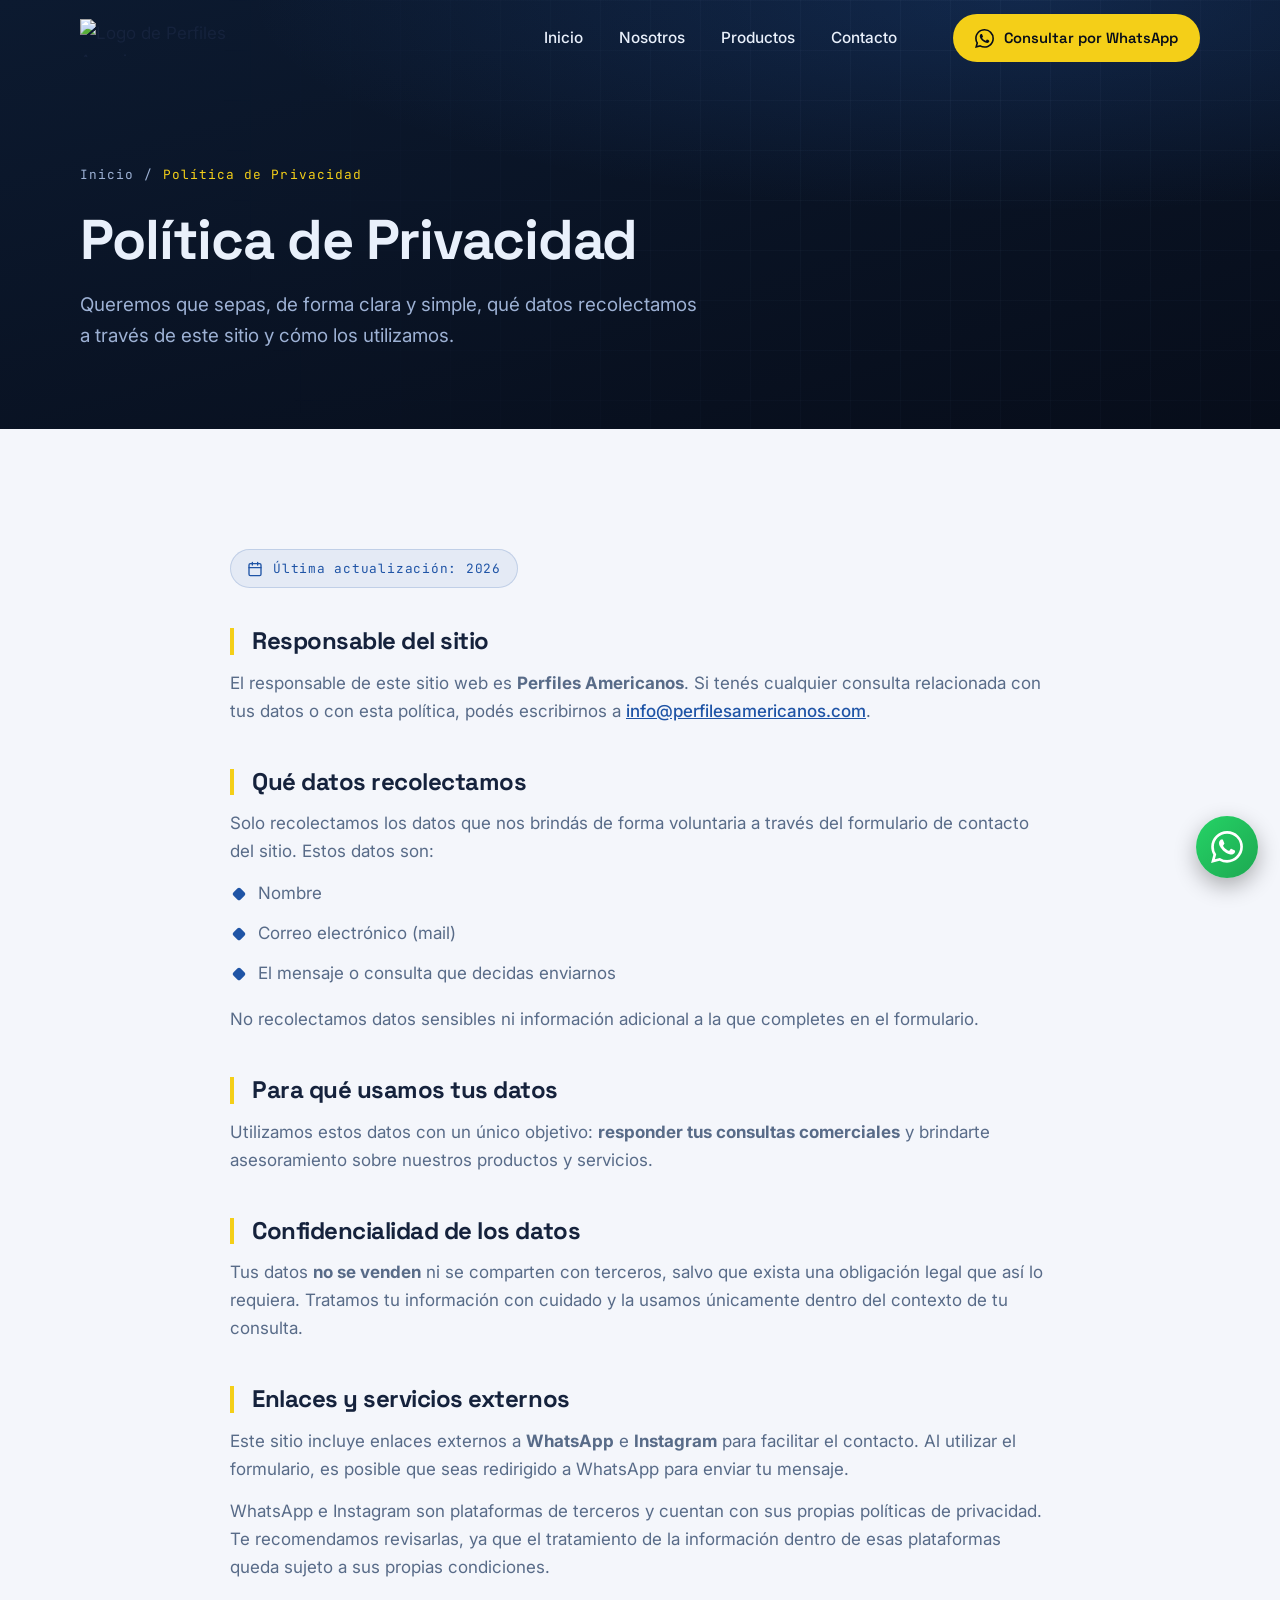
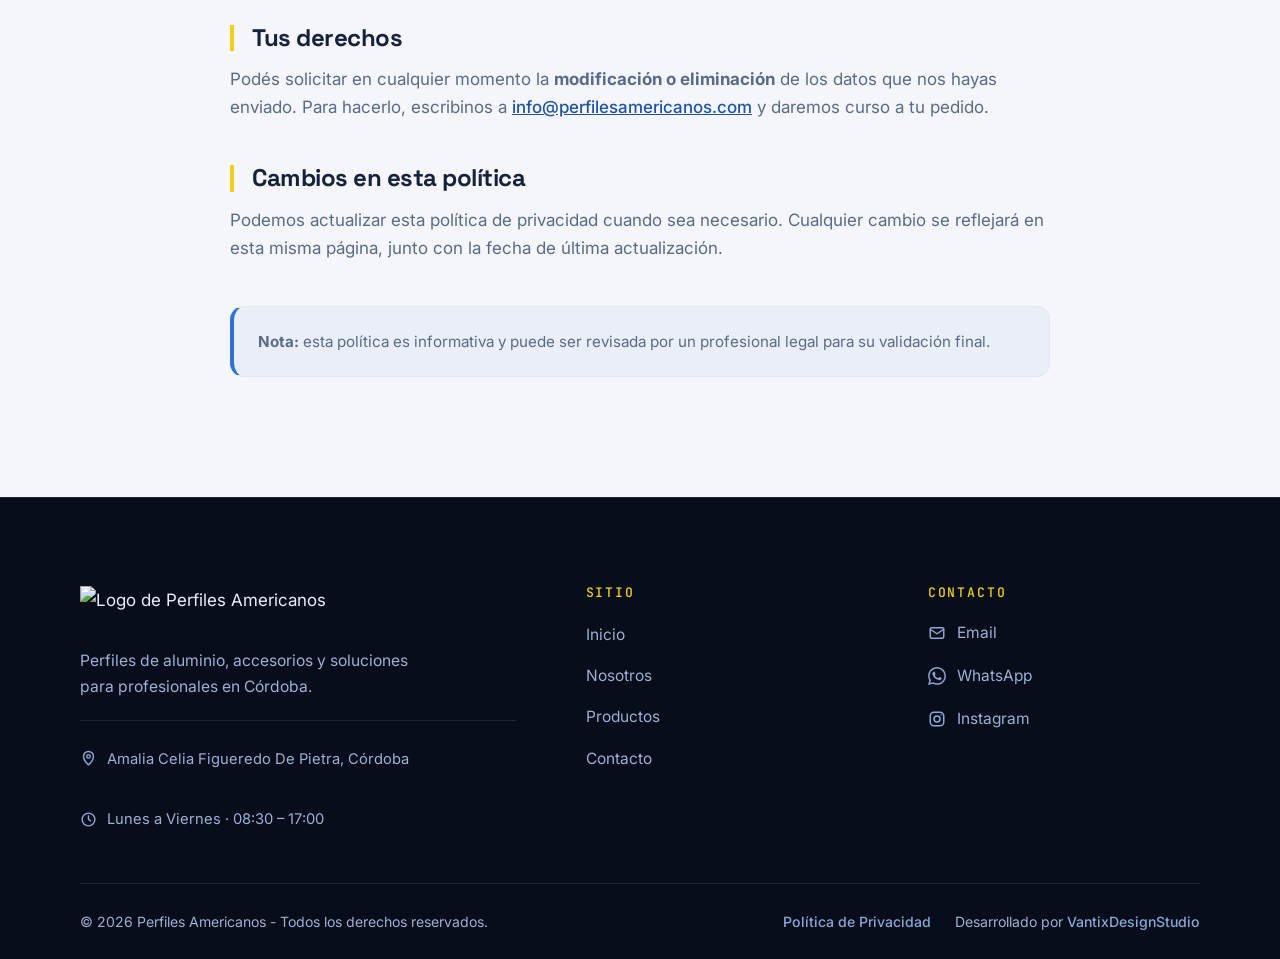
==== politicas/politicas-de-privacidad.html @ d9bf119f "Primer commit" ====
<!DOCTYPE html>
<html lang="es-AR">
<head>
  <meta charset="UTF-8" />
  <meta name="viewport" content="width=device-width, initial-scale=1.0" />
  <title>Política de Privacidad | Perfiles Americanos</title>
  <meta name="description" content="Política de Privacidad de Perfiles Americanos: qué datos recolectamos mediante el formulario de contacto, para qué los usamos y cómo solicitar su modificación o eliminación." />
  <meta name="author" content="Perfiles Americanos" />
  <meta name="robots" content="index, follow" />
  <meta name="theme-color" content="#08101f" />
  <link rel="canonical" href="https://perfilesamericanos.com/politicas/politicas-de-privacidad.html" />
  <meta property="og:type" content="website" />
  <meta property="og:site_name" content="Perfiles Americanos" />
  <meta property="og:locale" content="es_AR" />
  <meta property="og:title" content="Política de Privacidad | Perfiles Americanos" />
  <meta property="og:description" content="Cómo tratamos los datos del formulario de contacto en Perfiles Americanos." />
  <meta property="og:url" content="https://perfilesamericanos.com/politicas/politicas-de-privacidad.html" />
  <meta property="og:image" content="https://perfilesamericanos.com/img/aberturas-aluminio-cordoba.jpg" />
  <meta name="twitter:card" content="summary_large_image" />
  <meta name="twitter:title" content="Política de Privacidad | Perfiles Americanos" />
  <meta name="twitter:description" content="Cómo tratamos los datos del formulario de contacto en Perfiles Americanos." />
  <meta name="twitter:image" content="https://perfilesamericanos.com/img/aberturas-aluminio-cordoba.jpg" />
  <link rel="icon" href="../logos/favicon.ico" sizes="any" />
  <link rel="icon" type="image/png" sizes="32x32" href="../logos/favicon-32.png" />
  <link rel="icon" type="image/png" sizes="16x16" href="../logos/favicon-16.png" />
  <link rel="apple-touch-icon" sizes="180x180" href="../logos/apple-touch-icon.png" />
  <link rel="manifest" href="../site.webmanifest" />
  <link rel="preconnect" href="https://fonts.googleapis.com" />
  <link rel="preconnect" href="https://fonts.gstatic.com" crossorigin />
  <link rel="preload" as="style" href="https://fonts.googleapis.com/css2?family=Inter:wght@400;500;600&family=JetBrains+Mono:wght@400;500&family=Space+Grotesk:wght@500;600;700&display=swap" />
  <link rel="stylesheet" href="https://fonts.googleapis.com/css2?family=Inter:wght@400;500;600&family=JetBrains+Mono:wght@400;500&family=Space+Grotesk:wght@500;600;700&display=swap" media="print" onload="this.media='all'" />
  <noscript><link rel="stylesheet" href="https://fonts.googleapis.com/css2?family=Inter:wght@400;500;600&family=JetBrains+Mono:wght@400;500&family=Space+Grotesk:wght@500;600;700&display=swap" /></noscript>
  <link rel="stylesheet" href="../css/styles.css" />


  <script type="application/ld+json">
  {
    "@context": "https://schema.org",
    "@type": "BreadcrumbList",
    "itemListElement": [
      { "@type": "ListItem", "position": 1, "name": "Inicio", "item": "https://perfilesamericanos.com/" },
      { "@type": "ListItem", "position": 2, "name": "Política de Privacidad", "item": "https://perfilesamericanos.com/politicas/politicas-de-privacidad.html" }
    ]
  }
  </script>
</head>

<body class="no-js">
  <a class="skip-link" href="#main">Saltar al contenido</a>

  <!-- ===================== NAVBAR ===================== -->
  <header class="nav" id="nav">
    <div class="nav__inner">
      <a href="../index.html" class="nav__logo" aria-label="Perfiles Americanos — Inicio">
        <img src="../logos/logo-white.png" alt="Logo de Perfiles Americanos" width="235" height="38" />
      </a>

      <nav class="nav__links" aria-label="Navegación principal">
        <a href="../index.html" class="nav__link">Inicio</a>
        <a href="../index.html#nosotros" class="nav__link">Nosotros</a>
        <a href="../productos/productos.html" class="nav__link">Productos</a>
        <a href="../index.html#contacto" class="nav__link">Contacto</a>
      </nav>

      <div class="nav__actions">
        <a href="https://wa.me/543515155999" target="_blank" rel="noopener" class="btn btn--primary nav__cta">
          <svg viewBox="0 0 24 24" fill="currentColor" aria-hidden="true"><path d="M17.472 14.382c-.297-.149-1.758-.867-2.03-.967-.273-.099-.471-.148-.67.15-.197.297-.767.966-.94 1.164-.173.199-.347.223-.644.075-.297-.15-1.255-.463-2.39-1.475-.883-.788-1.48-1.761-1.653-2.059-.173-.297-.018-.458.13-.606.134-.133.298-.347.446-.52.149-.174.198-.298.298-.497.099-.198.05-.371-.025-.52-.075-.149-.669-1.612-.916-2.207-.242-.579-.487-.5-.669-.51-.173-.008-.371-.01-.57-.01-.198 0-.52.074-.792.372-.272.297-1.04 1.016-1.04 2.479 0 1.462 1.065 2.875 1.213 3.074.149.198 2.096 3.2 5.077 4.487.709.306 1.262.489 1.694.625.712.227 1.36.195 1.871.118.571-.085 1.758-.719 2.006-1.413.248-.694.248-1.289.173-1.413-.074-.124-.272-.198-.57-.347m-5.421 7.403h-.004a9.87 9.87 0 0 1-5.031-1.378l-.361-.214-3.741.982.998-3.648-.235-.374a9.86 9.86 0 0 1-1.51-5.26c.001-5.45 4.436-9.884 9.888-9.884 2.64 0 5.122 1.03 6.988 2.898a9.825 9.825 0 0 1 2.893 6.994c-.003 5.45-4.437 9.884-9.885 9.884m8.413-18.297A11.815 11.815 0 0 0 12.05 0C5.495 0 .16 5.335.157 11.892c0 2.096.547 4.142 1.588 5.945L.057 24l6.305-1.654a11.882 11.882 0 0 0 5.683 1.448h.005c6.554 0 11.89-5.335 11.893-11.893A11.821 11.821 0 0 0 20.464 3.488"/></svg>
          Consultar por WhatsApp
        </a>
      </div>

      <button class="nav__toggle" id="navToggle" aria-label="Abrir menú" aria-expanded="false" aria-controls="navMenu">
        <span></span>
      </button>
    </div>
  </header>

    <nav class="nav__menu" id="navMenu" aria-label="Menú móvil">
      <a href="../index.html" class="nav__back">
        <svg viewBox="0 0 24 24" fill="none" stroke="currentColor" stroke-width="2" stroke-linecap="round" stroke-linejoin="round" aria-hidden="true"><path d="M19 12H5M11 6l-6 6 6 6"/></svg>
        Volver a inicio
      </a>
      <a href="../index.html" class="nav__link">Inicio</a>
      <a href="../index.html#nosotros" class="nav__link">Nosotros</a>
      <a href="../productos/productos.html" class="nav__link">Productos</a>
      <a href="../index.html#contacto" class="nav__link">Contacto</a>
      <a href="https://wa.me/543515155999" target="_blank" rel="noopener" class="btn btn--primary btn--lg">
        <svg viewBox="0 0 24 24" fill="currentColor" aria-hidden="true"><path d="M17.472 14.382c-.297-.149-1.758-.867-2.03-.967-.273-.099-.471-.148-.67.15-.197.297-.767.966-.94 1.164-.173.199-.347.223-.644.075-.297-.15-1.255-.463-2.39-1.475-.883-.788-1.48-1.761-1.653-2.059-.173-.297-.018-.458.13-.606.134-.133.298-.347.446-.52.149-.174.198-.298.298-.497.099-.198.05-.371-.025-.52-.075-.149-.669-1.612-.916-2.207-.242-.579-.487-.5-.669-.51-.173-.008-.371-.01-.57-.01-.198 0-.52.074-.792.372-.272.297-1.04 1.016-1.04 2.479 0 1.462 1.065 2.875 1.213 3.074.149.198 2.096 3.2 5.077 4.487.709.306 1.262.489 1.694.625.712.227 1.36.195 1.871.118.571-.085 1.758-.719 2.006-1.413.248-.694.248-1.289.173-1.413-.074-.124-.272-.198-.57-.347m-5.421 7.403h-.004a9.87 9.87 0 0 1-5.031-1.378l-.361-.214-3.741.982.998-3.648-.235-.374a9.86 9.86 0 0 1-1.51-5.26c.001-5.45 4.436-9.884 9.888-9.884 2.64 0 5.122 1.03 6.988 2.898a9.825 9.825 0 0 1 2.893 6.994c-.003 5.45-4.437 9.884-9.885 9.884m8.413-18.297A11.815 11.815 0 0 0 12.05 0C5.495 0 .16 5.335.157 11.892c0 2.096.547 4.142 1.588 5.945L.057 24l6.305-1.654a11.882 11.882 0 0 0 5.683 1.448h.005c6.554 0 11.89-5.335 11.893-11.893A11.821 11.821 0 0 0 20.464 3.488"/></svg>
        Consultar por WhatsApp
      </a>
    </nav>

  <main id="main">

    <!-- ===================== ENCABEZADO ===================== -->
    <section class="page-hero">
      <div class="page-hero__grid" aria-hidden="true"></div>
      <div class="container">
        <nav class="breadcrumb reveal" aria-label="Ruta de navegación">
          <a href="../index.html">Inicio</a> / <span>Política de Privacidad</span>
        </nav>
        <h1 class="reveal" style="--d:.05s">Política de Privacidad</h1>
        <p class="reveal" style="--d:.1s">Queremos que sepas, de forma clara y simple, qué datos recolectamos a través de este sitio y cómo los utilizamos.</p>
      </div>
    </section>

    <!-- ===================== CONTENIDO LEGAL ===================== -->
    <section class="section section--light">
      <div class="container">
        <div class="legal reveal">
          <span class="legal__updated">
            <svg viewBox="0 0 24 24" width="16" height="16" fill="none" stroke="currentColor" stroke-width="2" stroke-linecap="round" stroke-linejoin="round"><rect x="3" y="4" width="18" height="18" rx="2"/><path d="M16 2v4M8 2v4M3 10h18"/></svg>
            Última actualización: 2026
          </span>

          <h2>Responsable del sitio</h2>
          <p>El responsable de este sitio web es <strong>Perfiles Americanos</strong>. Si tenés cualquier consulta relacionada con tus datos o con esta política, podés escribirnos a <a href="mailto:info@perfilesamericanos.com">info@perfilesamericanos.com</a>.</p>

          <h2>Qué datos recolectamos</h2>
          <p>Solo recolectamos los datos que nos brindás de forma voluntaria a través del formulario de contacto del sitio. Estos datos son:</p>
          <ul>
            <li>Nombre</li>
            <li>Correo electrónico (mail)</li>
            <li>El mensaje o consulta que decidas enviarnos</li>
          </ul>
          <p>No recolectamos datos sensibles ni información adicional a la que completes en el formulario.</p>

          <h2>Para qué usamos tus datos</h2>
          <p>Utilizamos estos datos con un único objetivo: <strong>responder tus consultas comerciales</strong> y brindarte asesoramiento sobre nuestros productos y servicios.</p>

          <h2>Confidencialidad de los datos</h2>
          <p>Tus datos <strong>no se venden</strong> ni se comparten con terceros, salvo que exista una obligación legal que así lo requiera. Tratamos tu información con cuidado y la usamos únicamente dentro del contexto de tu consulta.</p>

          <h2>Enlaces y servicios externos</h2>
          <p>Este sitio incluye enlaces externos a <strong>WhatsApp</strong> e <strong>Instagram</strong> para facilitar el contacto. Al utilizar el formulario, es posible que seas redirigido a WhatsApp para enviar tu mensaje.</p>
          <p>WhatsApp e Instagram son plataformas de terceros y cuentan con sus propias políticas de privacidad. Te recomendamos revisarlas, ya que el tratamiento de la información dentro de esas plataformas queda sujeto a sus propias condiciones.</p>

          <h2>Tus derechos</h2>
          <p>Podés solicitar en cualquier momento la <strong>modificación o eliminación</strong> de los datos que nos hayas enviado. Para hacerlo, escribinos a <a href="mailto:info@perfilesamericanos.com">info@perfilesamericanos.com</a> y daremos curso a tu pedido.</p>

          <h2>Cambios en esta política</h2>
          <p>Podemos actualizar esta política de privacidad cuando sea necesario. Cualquier cambio se reflejará en esta misma página, junto con la fecha de última actualización.</p>

          <div class="legal__note">
            <strong>Nota:</strong> esta política es informativa y puede ser revisada por un profesional legal para su validación final.
          </div>
        </div>
      </div>
    </section>

  </main>

  <!-- ===================== FOOTER ===================== -->
  <footer class="footer">
    <div class="container">
      <div class="footer__grid">
        <div class="footer__brand">
          <a href="../index.html" class="footer__logo" aria-label="Perfiles Americanos — Inicio">
            <img src="../logos/logo-white.png" alt="Logo de Perfiles Americanos" width="247" height="40" />
          </a>
          <p class="footer__about">Perfiles de aluminio, accesorios y soluciones para profesionales en Córdoba.</p>
          <ul class="footer__meta">
            <li class="ubication"><svg viewBox="0 0 24 24" fill="none" stroke="currentColor" stroke-width="2" stroke-linecap="round" stroke-linejoin="round"><path d="M12 21s-7-6.5-7-12a7 7 0 0 1 14 0c0 5.5-7 12-7 12z"/><circle cx="12" cy="9" r="2.5"/></svg><a href="https://www.google.com/maps/place/Amalia+Celia+Figueredo+de+Pietra,+C%C3%B3rdoba/@-31.3390678,-64.1632148,15z/data=!4m16!1m9!3m8!1s0x943299e8dad65a87:0x4e434ccda0cb8e00!2sAmalia+Celia+Figueredo+de+Pietra,+C%C3%B3rdoba!3b1!8m2!3d-31.3391342!4d-64.1629614!10e5!16s%2Fg%2F1tc_xpt3!3m5!1s0x943299e8dad65a87:0x4e434ccda0cb8e00!8m2!3d-31.3391342!4d-64.1629614!16s%2Fg%2F1tc_xpt3?entry=ttu&g_ep=EgoyMDI2MDUyNy4wIKXMDSoASAFQAw%3D%3D" target="_blank" rel="noopener noreferrer">Amalia Celia Figueredo De Pietra, Córdoba</a></li>
            <li><svg viewBox="0 0 24 24" fill="none" stroke="currentColor" stroke-width="2" stroke-linecap="round" stroke-linejoin="round"><circle cx="12" cy="12" r="9"/><path d="M12 7v5l3 2"/></svg>Lunes a Viernes · 08:30 – 17:00</li>
          </ul>
        </div>

        <div class="footer__col">
          <h4>Sitio</h4>
          <ul>
            <li><a href="../index.html">Inicio</a></li>
            <li><a href="../index.html#nosotros">Nosotros</a></li>
            <li><a href="../productos/productos.html">Productos</a></li>
            <li><a href="../index.html#contacto">Contacto</a></li>
          </ul>
        </div>

        <div class="footer__col">
          <h4>Contacto</h4>
          <ul class="footer__contact">
            <li><a href="mailto:info@perfilesamericanos.com"><svg viewBox="0 0 24 24" fill="none" stroke="currentColor" stroke-width="2" stroke-linecap="round" stroke-linejoin="round"><rect x="3" y="5" width="18" height="14" rx="2"/><path d="m3 7 9 6 9-6"/></svg>Email</a></li>
            <li><a href="https://wa.me/543515155999" target="_blank" rel="noopener"><svg viewBox="0 0 24 24" fill="currentColor"><path d="M17.472 14.382c-.297-.149-1.758-.867-2.03-.967-.273-.099-.471-.148-.67.15-.197.297-.767.966-.94 1.164-.173.199-.347.223-.644.075-.297-.15-1.255-.463-2.39-1.475-.883-.788-1.48-1.761-1.653-2.059-.173-.297-.018-.458.13-.606.134-.133.298-.347.446-.52.149-.174.198-.298.298-.497.099-.198.05-.371-.025-.52-.075-.149-.669-1.612-.916-2.207-.242-.579-.487-.5-.669-.51-.173-.008-.371-.01-.57-.01-.198 0-.52.074-.792.372-.272.297-1.04 1.016-1.04 2.479 0 1.462 1.065 2.875 1.213 3.074.149.198 2.096 3.2 5.077 4.487.709.306 1.262.489 1.694.625.712.227 1.36.195 1.871.118.571-.085 1.758-.719 2.006-1.413.248-.694.248-1.289.173-1.413-.074-.124-.272-.198-.57-.347m-5.421 7.403h-.004a9.87 9.87 0 0 1-5.031-1.378l-.361-.214-3.741.982.998-3.648-.235-.374a9.86 9.86 0 0 1-1.51-5.26c.001-5.45 4.436-9.884 9.888-9.884 2.64 0 5.122 1.03 6.988 2.898a9.825 9.825 0 0 1 2.893 6.994c-.003 5.45-4.437 9.884-9.885 9.884m8.413-18.297A11.815 11.815 0 0 0 12.05 0C5.495 0 .16 5.335.157 11.892c0 2.096.547 4.142 1.588 5.945L.057 24l6.305-1.654a11.882 11.882 0 0 0 5.683 1.448h.005c6.554 0 11.89-5.335 11.893-11.893A11.821 11.821 0 0 0 20.464 3.488"/></svg>WhatsApp</a></li>
            <li><a href="https://www.instagram.com/perfiles.americanos/" target="_blank" rel="noopener"><svg viewBox="0 0 24 24" fill="none" stroke="currentColor" stroke-width="2" stroke-linecap="round" stroke-linejoin="round"><rect x="3" y="3" width="18" height="18" rx="5"/><circle cx="12" cy="12" r="4"/><circle cx="17.5" cy="6.5" r="1" fill="currentColor" stroke="none"/></svg>Instagram</a></li>
          </ul>
        </div>
      </div>

      <div class="footer__bottom">
        <span>© 2026 Perfiles Americanos - Todos los derechos reservados.</span>
        <div class="footer__bottom-right">
          <a href="politicas-de-privacidad.html">Política de Privacidad</a>
          <span>Desarrollado por <a href="https://www.vantixdigitalweb.com.ar/">VantixDesignStudio</a></span>
        </div>
      </div>
    </div>
  </footer>

  <a href="https://wa.me/543515155999" target="_blank" rel="noopener" class="wa-float" aria-label="Escribinos por WhatsApp">
    <svg viewBox="0 0 24 24" fill="currentColor" aria-hidden="true"><path d="M17.472 14.382c-.297-.149-1.758-.867-2.03-.967-.273-.099-.471-.148-.67.15-.197.297-.767.966-.94 1.164-.173.199-.347.223-.644.075-.297-.15-1.255-.463-2.39-1.475-.883-.788-1.48-1.761-1.653-2.059-.173-.297-.018-.458.13-.606.134-.133.298-.347.446-.52.149-.174.198-.298.298-.497.099-.198.05-.371-.025-.52-.075-.149-.669-1.612-.916-2.207-.242-.579-.487-.5-.669-.51-.173-.008-.371-.01-.57-.01-.198 0-.52.074-.792.372-.272.297-1.04 1.016-1.04 2.479 0 1.462 1.065 2.875 1.213 3.074.149.198 2.096 3.2 5.077 4.487.709.306 1.262.489 1.694.625.712.227 1.36.195 1.871.118.571-.085 1.758-.719 2.006-1.413.248-.694.248-1.289.173-1.413-.074-.124-.272-.198-.57-.347m-5.421 7.403h-.004a9.87 9.87 0 0 1-5.031-1.378l-.361-.214-3.741.982.998-3.648-.235-.374a9.86 9.86 0 0 1-1.51-5.26c.001-5.45 4.436-9.884 9.888-9.884 2.64 0 5.122 1.03 6.988 2.898a9.825 9.825 0 0 1 2.893 6.994c-.003 5.45-4.437 9.884-9.885 9.884m8.413-18.297A11.815 11.815 0 0 0 12.05 0C5.495 0 .16 5.335.157 11.892c0 2.096.547 4.142 1.588 5.945L.057 24l6.305-1.654a11.882 11.882 0 0 0 5.683 1.448h.005c6.554 0 11.89-5.335 11.893-11.893A11.821 11.821 0 0 0 20.464 3.488"/></svg>
  </a>

  <script src="../js/script.js" defer></script>
</body>
</html>
---- css/styles.css ----
/* ===================================================================
   PERFILES AMERICANOS — Hoja de estilos
   Estética: institucional premium · industrial · azul + amarillo
   Formato: una sola propiedad por línea, un espacio tras los dos puntos
   =================================================================== */

/* -------------------------------------------------------------------
   1. Variables
   ------------------------------------------------------------------- */
:root {
  /* Marca */
  --blue-deep: #1f54a6;
  --blue-bright: #2f72d6;
  --blue-soft: #8aa7d6;
  --yellow: #f4cf18;
  --yellow-bright: #ffdf3d;

  /* Fondos oscuros premium */
  --ink-900: #070d1a;
  --ink-850: #0a1322;
  --ink-800: #0c1a30;
  --ink-700: #102745;
  --ink-600: #16315a;

  /* Claros */
  --paper: #f4f6fb;
  --paper-2: #e9eef7;
  --white: #ffffff;

  /* Texto */
  --text-dark: #15223c;
  --text-mut: #586b88;
  --text-light: #e9f0fb;
  --text-light-mut: #9db1d4;

  /* Bordes y superficies */
  --line-light: #e1e8f3;
  --line-dark: rgba(138, 167, 214, 0.16);
  --surface-dark: rgba(255, 255, 255, 0.035);
  --surface-dark-2: rgba(255, 255, 255, 0.06);

  /* Acentos funcionales */
  --wa: #25d366;
  --wa-dark: #1da851;

  /* Tipografías */
  --font-display: 'Space Grotesk', 'Segoe UI', sans-serif;
  --font-body: 'Inter', 'Segoe UI', sans-serif;
  --font-mono: 'JetBrains Mono', 'Consolas', monospace;

  /* Radios */
  --r-sm: 8px;
  --r-md: 14px;
  --r-lg: 22px;
  --r-xl: 30px;
  --r-pill: 999px;

  /* Sombras */
  --sh-sm: 0 2px 8px rgba(8, 16, 31, 0.08);
  --sh-md: 0 14px 40px rgba(8, 16, 31, 0.12);
  --sh-lg: 0 30px 70px rgba(8, 16, 31, 0.18);
  --sh-dark: 0 30px 80px rgba(0, 0, 0, 0.45);
  --glow-blue: 0 20px 60px rgba(47, 114, 214, 0.35);
  --glow-yellow: 0 0 0 1px rgba(244, 207, 24, 0.35), 0 16px 44px rgba(244, 207, 24, 0.22);

  /* Transiciones */
  --t-fast: 0.18s ease;
  --t: 0.3s cubic-bezier(0.22, 0.61, 0.36, 1);
  --t-slow: 0.6s cubic-bezier(0.22, 0.61, 0.36, 1);

  /* Layout */
  --container: 1200px;
  --gutter: clamp(20px, 5vw, 40px);
  --nav-h: 76px;
}

/* -------------------------------------------------------------------
   2. Reset y base
   ------------------------------------------------------------------- */
*,
*::before,
*::after {
  margin: 0;
  padding: 0;
  box-sizing: border-box;
}

html {
  scroll-behavior: smooth;
  scroll-padding-top: calc(var(--nav-h) + 16px);
  -webkit-text-size-adjust: 100%;
  overflow-x: hidden;
}

/* Salto al contenido (accesibilidad / navegación por teclado) */
.skip-link {
  position: absolute;
  left: -9999px;
  top: 8px;
  z-index: 2000;
  padding: 12px 18px;
  border-radius: var(--r-md);
  background: var(--yellow);
  color: var(--ink-900);
  font-family: var(--font-display);
  font-weight: 600;
  text-decoration: none;
}

.skip-link:focus {
  left: 8px;
}

body {
  font-family: var(--font-body);
  background: var(--ink-900);
  color: var(--text-dark);
  font-size: 17px;
  line-height: 1.65;
  overflow-x: hidden;
  -webkit-font-smoothing: antialiased;
  text-rendering: optimizeLegibility;
}

img {
  max-width: 100%;
  display: block;
}

a {
  color: inherit;
  text-decoration: none;
}

ul {
  list-style: none;
}

button {
  font-family: inherit;
  border: none;
  background: none;
  cursor: pointer;
}

input,
textarea {
  font-family: inherit;
  font-size: 16px;
}

h1,
h2,
h3,
h4 {
  font-family: var(--font-display);
  font-weight: 700;
  line-height: 1.1;
  letter-spacing: -0.02em;
}

::selection {
  background: var(--yellow);
  color: var(--ink-900);
}

:focus-visible {
  outline: 3px solid var(--yellow);
  outline-offset: 3px;
  border-radius: 4px;
}

/* -------------------------------------------------------------------
   3. layout
   ------------------------------------------------------------------- */
.container {
  width: 100%;
  max-width: var(--container);
  margin-inline: auto;
  padding-inline: var(--gutter);
}

.section {
  position: relative;
  padding-block: clamp(70px, 10vw, 120px);
}

.section--light {
  background: var(--paper);
  color: var(--text-dark);
}

.section--paper2 {
  background: var(--paper-2);
  color: var(--text-dark);
}

.section--dark {
  background: var(--ink-900);
  color: var(--text-light);
}

.section--ink {
  background: linear-gradient(180deg, var(--ink-850), var(--ink-900));
  color: var(--text-light);
}

.section--buy {
  position: relative;
  background:
    linear-gradient(90deg, rgba(138, 167, 214, 0.06) 1px, transparent 1px),
    linear-gradient(180deg, rgba(138, 167, 214, 0.05) 1px, transparent 1px),
    linear-gradient(160deg, var(--ink-800), var(--ink-900));
  background-size: 38px 38px, 38px 38px, auto;
  color: var(--text-light);
  overflow: hidden;
}

.section--buy::before {
  content: "";
  position: absolute;
  inset: 0;
  background: linear-gradient(90deg, rgba(47, 114, 214, 0.16), transparent 42%, rgba(244, 207, 24, 0.08));
  opacity: 0.72;
  pointer-events: none;
}

.section--buy > .container {
  position: relative;
}

.eyebrow {
  display: inline-flex;
  align-items: center;
  gap: 12px;
  margin-bottom: 18px;
  font-family: var(--font-mono);
  font-size: 13px;
  font-weight: 500;
  letter-spacing: 0.18em;
  text-transform: uppercase;
  color: var(--blue-bright);
}

.section--dark .eyebrow,
.section--ink .eyebrow,
.section--buy .eyebrow {
  color: var(--yellow);
}

.eyebrow::before {
  content: "";
  width: 30px;
  height: 2px;
  background: currentColor;
}

.section-head {
  max-width: 720px;
  margin-bottom: clamp(40px, 6vw, 60px);
}

.section-head.center {
  margin-inline: auto;
  text-align: center;
}

.section-head.center .eyebrow {
  justify-content: center;
}

.section-title {
  font-size: clamp(2rem, 4.2vw, 3rem);
}

.section-sub {
  margin-top: 18px;
  max-width: 640px;
  font-size: clamp(1rem, 1.5vw, 1.16rem);
  color: var(--text-mut);
}

.section--dark .section-sub,
.section--ink .section-sub,
.section--buy .section-sub {
  color: var(--text-light-mut);
}

.section-head.center .section-sub {
  margin-inline: auto;
}

/* -------------------------------------------------------------------
   4. Botones
   ------------------------------------------------------------------- */
.btn {
  --bg: var(--blue-deep);
  --fg: #ffffff;
  position: relative;
  display: inline-flex;
  align-items: center;
  justify-content: center;
  gap: 10px;
  padding: 15px 28px;
  border-radius: var(--r-pill);
  font-family: var(--font-display);
  font-size: 0.98rem;
  font-weight: 600;
  color: var(--fg);
  background: var(--bg);
  overflow: hidden;
  transition: transform var(--t), box-shadow var(--t), background var(--t), border-color var(--t), color var(--t);
}

.btn svg {
  width: 19px;
  height: 19px;
  flex-shrink: 0;
}

.btn:hover {
  transform: translateY(-3px);
}

.btn:active {
  transform: translateY(-1px);
}

.btn--primary {
  --bg: var(--yellow);
  --fg: var(--ink-900);
}

.btn--wa {
  --bg: linear-gradient(135deg, var(--wa), var(--wa-dark));
  --fg: #ffffff;
}

.btn--blue {
  --bg: linear-gradient(135deg, var(--blue-bright), var(--blue-deep));
  --fg: #ffffff;
}

.btn--light-ghost {
  --bg: transparent;
  --fg: var(--text-light);
  border: 1.5px solid rgba(255, 255, 255, 0.28);
}

.btn--light-ghost::after {
  display: none;
}

.btn--light-ghost:hover {
  border-color: var(--yellow);
  color: var(--yellow);
}

.btn--dark-ghost {
  --bg: transparent;
  --fg: var(--text-dark);
  border: 1.5px solid var(--line-light);
}

.btn--dark-ghost::after {
  display: none;
}

.btn--dark-ghost:hover {
  border-color: var(--blue-deep);
  color: var(--blue-deep);
}

.btn--lg {
  padding: 18px 36px;
  font-size: 1.05rem;
}

.btn--sm {
  padding: 11px 20px;
  font-size: 0.9rem;
}

.btn--block {
  width: 100%;
}

/* -------------------------------------------------------------------
   5. Navbar
   ------------------------------------------------------------------- */
.nav {
  position: fixed;
  inset: 0 0 auto 0;
  z-index: 1000;
  height: var(--nav-h);
  display: flex;
  align-items: center;
  transition: background var(--t), box-shadow var(--t), height var(--t), backdrop-filter var(--t);
}

.nav__inner {
  width: 100%;
  max-width: var(--container);
  margin-inline: auto;
  padding-inline: var(--gutter);
  display: flex;
  align-items: center;
  gap: 24px;
}

.nav__logo {
  display: flex;
  align-items: center;
  flex-shrink: 0;
  z-index: 2;
}

.nav__logo img {
  height: 38px;
  width: auto;
  transition: height var(--t);
}

.nav__links {
  display: flex;
  align-items: center;
  gap: 4px;
  margin-left: auto;
}

.nav__link {
  position: relative;
  padding: 10px 16px;
  font-size: 0.96rem;
  font-weight: 500;
  color: var(--text-light);
  border-radius: var(--r-pill);
  transition: color var(--t);
}

.nav__link::after {
  content: "";
  position: absolute;
  left: 16px;
  right: 16px;
  bottom: 4px;
  height: 2px;
  background: var(--yellow);
  transform: scaleX(0);
  transform-origin: left;
  transition: transform var(--t);
}

.nav__link:hover {
  color: var(--yellow);
}

.nav__link:hover::after {
  transform: scaleX(1);
}

.nav__actions {
  display: flex;
  align-items: center;
  gap: 14px;
  margin-left: 16px;
}

.nav__cta {
  padding: 12px 22px;
  font-size: 0.92rem;
}

.nav.scrolled {
  height: 64px;
  background: rgba(8, 16, 31, 0.82);
  backdrop-filter: blur(16px) saturate(140%);
  -webkit-backdrop-filter: blur(16px) saturate(140%);
  box-shadow: 0 1px 0 var(--line-dark), 0 12px 40px rgba(0, 0, 0, 0.35);
}

.nav.scrolled .nav__logo img {
  height: 32px;
}

/* Menú mobile oculto en desktop */
.nav__menu {
  display: none;
}

/* Hamburguesa */
.nav__toggle {
  display: none;
  width: 46px;
  height: 46px;
  border-radius: 12px;
  position: relative;
  z-index: 2;
  background: transparent;
  border: none;
}

.nav__toggle span,
.nav__toggle span::before,
.nav__toggle span::after {
  content: "";
  position: absolute;
  left: 50%;
  width: 22px;
  height: 2px;
  background: var(--text-light);
  border-radius: 2px;
  transform: translateX(-50%);
  transition: transform var(--t), opacity var(--t), top var(--t);
}

.nav__toggle span {
  top: 50%;
  transform: translate(-50%, -50%);
}

.nav__toggle span::before {
  top: -7px;
}

.nav__toggle span::after {
  top: 7px;
}

.nav__toggle.open span {
  background: transparent;
}

.nav__toggle.open span::before {
  top: 0;
  transform: translateX(-50%) rotate(45deg);
}

.nav__toggle.open span::after {
  top: 0;
  transform: translateX(-50%) rotate(-45deg);
}

/* -------------------------------------------------------------------
   6. Hero
   ------------------------------------------------------------------- */
.hero {
  position: relative;
  padding-top: calc(var(--nav-h) + clamp(44px, 7vw, 86px));
  padding-bottom: clamp(64px, 9vw, 120px);
  background:
    radial-gradient(62% 58% at 80% 18%, rgba(47, 114, 214, 0.22), transparent 62%),
    radial-gradient(46% 46% at 8% 4%, rgba(47, 114, 214, 0.08), transparent 60%),
    linear-gradient(165deg, #0c1c34 0%, #070d1a 56%, #0a1424 100%);
  color: var(--text-light);
  overflow: hidden;
  isolation: isolate;
}

.hero__grid {
  position: absolute;
  inset: 0;
  z-index: -1;
  background-image:
    linear-gradient(rgba(138, 167, 214, 0.042) 1px, transparent 1px),
    linear-gradient(90deg, rgba(138, 167, 214, 0.042) 1px, transparent 1px);
  background-size: 60px 60px;
  mask-image: radial-gradient(135% 120% at 78% 8%, #000 6%, transparent 72%);
  -webkit-mask-image: radial-gradient(135% 120% at 78% 8%, #000 6%, transparent 72%);
}

.hero__bars {
  position: absolute;
  top: 0;
  right: -4%;
  width: 62%;
  height: 100%;
  z-index: -1;
  pointer-events: none;
}

.hero__bars span {
  position: absolute;
  right: 0;
  height: 3px;
  border-radius: 3px;
  transform: skewX(-22deg);
}

.hero__bars span:nth-child(1) {
  top: 60%;
  width: 72%;
  background: linear-gradient(90deg, transparent, rgba(47, 114, 214, 0.55) 78%, transparent);
}

.hero__bars span:nth-child(2) {
  top: 68%;
  width: 56%;
  background: linear-gradient(90deg, transparent, rgba(138, 167, 214, 0.45) 78%, transparent);
}

.hero__bars span:nth-child(3) {
  top: 76%;
  width: 42%;
  background: linear-gradient(90deg, transparent, rgba(244, 207, 24, 0.7) 82%, transparent);
  box-shadow: 0 0 16px rgba(244, 207, 24, 0.22);
}

.hero__inner {
  position: relative;
  display: grid;
  grid-template-columns: 1.05fr 0.95fr;
  align-items: center;
  gap: clamp(40px, 6vw, 76px);
}

.hero h1 {
  font-size: clamp(2.4rem, 5vw, 4.1rem);
  letter-spacing: -0.03em;
}

.hero h1 .hl {
  color: var(--yellow);
}

.hero__sub {
  margin-top: 22px;
  max-width: 540px;
  font-size: clamp(1.05rem, 1.6vw, 1.24rem);
  color: var(--text-light-mut);
}

.hero__cta {
  margin-top: 34px;
  display: flex;
  flex-wrap: wrap;
  gap: 16px;
}

.hero__badges {
  margin-top: 38px;
  display: flex;
  flex-wrap: wrap;
  gap: 12px;
}

.hero__badge {
  display: inline-flex;
  align-items: center;
  gap: 9px;
  padding: 9px 16px;
  border-radius: var(--r-pill);
  background: var(--surface-dark);
  border: 1px solid var(--line-dark);
  font-size: 0.86rem;
  font-weight: 500;
  color: var(--text-light);
}

.hero__badge svg {
  width: 16px;
  height: 16px;
  color: var(--yellow);
}

/* Visual del hero */
.hero__visual {
  position: relative;
  width: 100%;
}

.hero__card {
  position: relative;
  border-radius: var(--r-xl);
  overflow: hidden;
  border: 1px solid rgba(138, 167, 214, 0.22);
  box-shadow: var(--sh-dark), var(--glow-blue);
}

.hero__card img {
  width: 100%;
  height: 100%;
  aspect-ratio: 4 / 3.4;
  object-fit: cover;
  display: block;
}

.hero__card::after {
  content: "";
  position: absolute;
  inset: 0;
  background: linear-gradient(180deg, transparent 55%, rgba(7, 13, 26, 0.55) 100%);
  pointer-events: none;
}

.hero__chip {
  position: absolute;
  top: 18px;
  left: 18px;
  z-index: 2;
  display: inline-flex;
  align-items: center;
  gap: 8px;
  padding: 9px 15px;
  font-family: var(--font-mono);
  font-size: 11px;
  letter-spacing: 0.12em;
  text-transform: uppercase;
  color: var(--ink-900);
  background: var(--yellow);
  border-radius: var(--r-pill);
  box-shadow: 0 10px 26px rgba(244, 207, 24, 0.32);
}

.hero__chip svg {
  width: 15px;
  height: 15px;
}

.hero__spec {
  position: absolute;
  right: 18px;
  bottom: 18px;
  z-index: 2;
  padding: 10px 16px;
  border-radius: var(--r-md);
  background: rgba(10, 19, 34, 0.72);
  border: 1px solid var(--line-dark);
  backdrop-filter: blur(8px);
}

.hero__spec b {
  display: block;
  font-family: var(--font-display);
  font-size: 1rem;
  color: #ffffff;
}

.hero__spec span {
  font-family: var(--font-mono);
  font-size: 0.72rem;
  letter-spacing: 0.08em;
  text-transform: uppercase;
  color: var(--text-light-mut);
}

/* estadística flotante */
.hero__stat {
  position: absolute;
  top: -18px;
  right: 20px;
  z-index: 3;
  display: flex;
  align-items: center;
  gap: 11px;
  padding: 11px 18px;
  border-radius: var(--r-pill);
  background: rgba(10, 19, 34, 0.82);
  border: 1px solid var(--line-dark);
  backdrop-filter: blur(8px);
  box-shadow: var(--sh-dark);
}

.hero__stat b {
  font-family: var(--font-display);
  font-size: 1.3rem;
  line-height: 1;
  color: var(--yellow);
}

.hero__stat span {
  font-size: 0.74rem;
  line-height: 1.15;
  color: var(--text-light-mut);
}


/* -------------------------------------------------------------------
   7. Franja de confianza
   ------------------------------------------------------------------- */
.trust {
  background: var(--ink-850);
  border-top: 1px solid var(--line-dark);
  border-bottom: 1px solid var(--line-dark);
}

.trust__grid {
  display: grid;
  grid-template-columns: repeat(4, 1fr);
}

.trust__item {
  display: flex;
  align-items: center;
  gap: 14px;
  padding: 26px clamp(16px, 2vw, 28px);
  border-left: 1px solid var(--line-dark);
}

.trust__item:first-child {
  border-left: none;
}

.trust__ic {
  width: 42px;
  height: 42px;
  border-radius: 12px;
  display: grid;
  place-items: center;
  flex-shrink: 0;
  background: var(--surface-dark-2);
  color: var(--yellow);
}

.trust__ic svg {
  width: 22px;
  height: 22px;
}

.trust__t {
  font-family: var(--font-display);
  font-size: 0.98rem;
  font-weight: 600;
  color: #ffffff;
}

.trust__s {
  font-size: 0.82rem;
  color: var(--text-light-mut);
}

/* -------------------------------------------------------------------
   7a. Nuestra misión
   ------------------------------------------------------------------- */
.mision {
  display: grid;
  grid-template-columns: minmax(0, 1.22fr) minmax(360px, 0.78fr);
  align-items: center;
  gap: clamp(34px, 5vw, 66px);
  position: relative;
}

.mision::before {
  content: "";
  position: absolute;
  inset: -32px max(-32px, -2vw);
  z-index: 0;
  border-radius: var(--r-xl);
  background:
    linear-gradient(90deg, rgba(31, 84, 166, 0.08) 1px, transparent 1px),
    linear-gradient(180deg, rgba(31, 84, 166, 0.06) 1px, transparent 1px);
  background-size: 44px 44px;
  mask-image: radial-gradient(circle at 28% 48%, #000 0 46%, transparent 74%);
  pointer-events: none;
}

.mision > * {
  position: relative;
  z-index: 1;
}

.mision__media {
  display: grid;
  grid-template-columns: 0.96fr 1.04fr;
  gap: clamp(14px, 2.2vw, 24px);
  align-items: end;
  position: relative;
  isolation: isolate;
  padding: clamp(8px, 1.2vw, 14px);
}

.mision__media::before {
  content: "";
  position: absolute;
  inset: 9% 5% 6% 12%;
  z-index: -1;
  border: 1px solid rgba(47, 114, 214, 0.16);
  border-radius: calc(var(--r-xl) + 8px);
  background: linear-gradient(135deg, rgba(255, 255, 255, 0.62), rgba(233, 238, 247, 0.18));
  box-shadow: 0 22px 70px rgba(8, 16, 31, 0.08);
}

.mision__img {
  margin: 0;
  border: 1px solid rgba(255, 255, 255, 0.72);
  border-radius: 18px;
  overflow: hidden;
  background: var(--white);
  box-shadow: 0 18px 48px rgba(8, 16, 31, 0.14);
}

.mision__img picture {
  display: block;
  height: 100%;
}

.mision__img img {
  width: 100%;
  height: 100%;
  aspect-ratio: 4 / 5.08;
  object-fit: cover;
  display: block;
}

.mision__img--a {
  min-height: 360px;
}

.mision__img--b {
  min-height: 342px;
  margin-bottom: clamp(24px, 3vw, 38px);
}

.mision__plate {
  position: absolute;
  left: clamp(18px, 3vw, 34px);
  bottom: clamp(4px, 1vw, 12px);
  display: grid;
  gap: 3px;
  min-width: 164px;
  padding: 15px 17px;
  border: 1px solid rgba(138, 167, 214, 0.32);
  border-left: 4px solid var(--blue-bright);
  border-radius: 14px;
  background: #081327;
  box-shadow: 0 18px 42px rgba(7, 13, 26, 0.24);
}

.mision__plate span {
  font-family: var(--font-mono);
  font-size: 0.68rem;
  letter-spacing: 0.14em;
  text-transform: uppercase;
  color: var(--text-light-mut);
}

.mision__plate strong {
  font-family: var(--font-display);
  font-size: 1.16rem;
  font-weight: 700;
  color: var(--white);
  line-height: 1;
  letter-spacing: 0;
}

.mision__copy {
  max-width: 560px;
}

.mision__copy .eyebrow {
  margin-bottom: 14px;
}

.mision__copy .section-title {
  margin-bottom: 20px;
  max-width: 12ch;
}

.mision__lead {
  position: relative;
  padding-left: 22px;
  font-size: clamp(1.08rem, 1.55vw, 1.22rem);
  font-weight: 600;
  color: var(--text-dark);
  line-height: 1.58;
  margin-bottom: 18px;
}

.mision__lead::before {
  content: "";
  position: absolute;
  left: 0;
  top: 0.42em;
  width: 3px;
  height: calc(100% - 0.8em);
  border-radius: var(--r-pill);
  background: linear-gradient(180deg, var(--blue-bright), var(--blue-deep));
}

.mision__copy p:not(.mision__lead) {
  color: var(--text-mut);
  font-size: 1rem;
  line-height: 1.7;
}

.mision__points {
  display: flex;
  flex-wrap: wrap;
  gap: 10px;
  margin-top: 26px;
}

.mision__points span {
  display: inline-flex;
  align-items: center;
  min-height: 38px;
  padding: 8px 12px;
  border: 1px solid rgba(31, 84, 166, 0.13);
  border-radius: var(--r-pill);
  background: rgba(255, 255, 255, 0.62);
  color: var(--ink-700);
  font-family: var(--font-display);
  font-size: 0.86rem;
  font-weight: 600;
  box-shadow: 0 10px 28px rgba(8, 16, 31, 0.05);
}

/* -------------------------------------------------------------------
   7b. Depósito / escala
   ------------------------------------------------------------------- */
.scale__grid {
  display: grid;
  grid-template-columns: 1.1fr 0.9fr;
  gap: clamp(36px, 6vw, 72px);
  align-items: center;
}

.scale__media {
  border-radius: var(--r-xl);
  overflow: hidden;
  border: 1px solid var(--line-dark);
  box-shadow: var(--sh-dark);
}

.scale__media img {
  width: 100%;
  height: auto;
  display: block;
}

.scale__copy .section-sub {
  margin-bottom: 30px;
}

/* -------------------------------------------------------------------
   8. Sobre nosotros
   ------------------------------------------------------------------- */
.about__grid {
  display: grid;
  grid-template-columns: 1fr 1fr;
  gap: clamp(40px, 6vw, 76px);
  align-items: center;
}

.about__copy p {
  margin-top: 18px;
  font-size: 1.05rem;
  color: var(--text-mut);
}

.about__pills {
  margin-top: 30px;
  display: flex;
  flex-wrap: wrap;
  gap: 12px;
}

.pill {
  display: inline-flex;
  align-items: center;
  gap: 9px;
  padding: 10px 18px;
  border-radius: var(--r-pill);
  background: var(--white);
  border: 1px solid var(--line-light);
  font-size: 0.92rem;
  font-weight: 500;
  color: var(--text-dark);
  box-shadow: var(--sh-sm);
}

.pill svg {
  width: 17px;
  height: 17px;
  color: var(--blue-deep);
}

.about__lead {
  margin-top: 18px;
  font-size: 1.2rem;
  font-weight: 500;
  color: var(--text-dark);
  line-height: 1.5;
}

.about__stats {
  display: flex;
  flex-wrap: wrap;
  gap: clamp(28px, 5vw, 56px);
  margin-top: 34px;
  padding-top: 30px;
  border-top: 1px solid var(--line-light);
}

.about__stat .n {
  display: block;
  font-family: var(--font-display);
  font-size: clamp(1.9rem, 3vw, 2.5rem);
  font-weight: 700;
  line-height: 1;
  color: var(--blue-deep);
}

.about__stat .l {
  display: block;
  margin-top: 7px;
  font-size: 0.92rem;
  color: var(--text-mut);
}

.about__panel {
  position: relative;
  border-radius: var(--r-lg);
  padding: clamp(30px, 4vw, 46px);
  background: linear-gradient(160deg, var(--ink-700), var(--ink-900));
  color: var(--text-light);
  box-shadow: var(--sh-lg);
  overflow: hidden;
}

.about__panel::before {
  content: "";
  position: absolute;
  inset: 0;
  background-image:
    linear-gradient(rgba(138, 167, 214, 0.06) 1px, transparent 1px),
    linear-gradient(90deg, rgba(138, 167, 214, 0.06) 1px, transparent 1px);
  background-size: 30px 30px;
  mask-image: linear-gradient(160deg, #000, transparent 92%);
  -webkit-mask-image: linear-gradient(160deg, #000, transparent 92%);
}

.about__panel-mark {
  position: relative;
  width: 58px;
  height: auto;
  max-height: 58px;
  object-fit: contain;
  margin-bottom: 24px;
}

.values {
  position: relative;
  display: grid;
  gap: 2px;
}

.value {
  display: grid;
  grid-template-columns: auto 1fr;
  gap: 18px;
  padding: 20px 0;
  border-bottom: 1px solid var(--line-dark);
}

.value:last-child {
  border-bottom: none;
}

.value__num {
  font-family: var(--font-mono);
  font-size: 0.85rem;
  color: var(--yellow);
  padding-top: 3px;
}

.value h4 {
  font-size: 1.14rem;
  margin-bottom: 4px;
}

.value p {
  font-size: 0.95rem;
  color: var(--text-light-mut);
}

/* -------------------------------------------------------------------
   9. Productos destacados (categorías)
   ------------------------------------------------------------------- */
.cats {
  display: grid;
  grid-template-columns: repeat(3, 1fr);
  gap: 26px;
}

.cat {
  position: relative;
  display: flex;
  flex-direction: column;
  padding: 34px 30px 30px;
  border-radius: var(--r-lg);
  background: var(--white);
  border: 1px solid var(--line-light);
  box-shadow: var(--sh-sm);
  overflow: hidden;
  transition: transform var(--t), box-shadow var(--t), border-color var(--t);
}

.cat::before {
  content: "";
  position: absolute;
  top: 0;
  left: 0;
  right: 0;
  height: 4px;
  background: linear-gradient(90deg, var(--blue-deep), var(--blue-bright));
  transform: scaleX(0);
  transform-origin: left;
  transition: transform var(--t);
}

.cat:nth-child(3)::before {
  background: linear-gradient(90deg, var(--yellow), var(--yellow-bright));
}

.cat:hover {
  transform: translateY(-8px);
  box-shadow: var(--sh-md);
  border-color: transparent;
}

.cat:hover::before {
  transform: scaleX(1);
}

.cat__icon {
  width: 58px;
  height: 58px;
  border-radius: 16px;
  display: grid;
  place-items: center;
  margin-bottom: 22px;
  background: linear-gradient(160deg, var(--blue-deep), var(--blue-bright));
  color: #ffffff;
  box-shadow: var(--glow-blue);
}

.cat:nth-child(3) .cat__icon {
  background: linear-gradient(160deg, #1a2440, #2a3a63);
  color: var(--yellow);
}

.cat__icon svg {
  width: 28px;
  height: 28px;
}

.cat h3 {
  font-size: 1.4rem;
  margin-bottom: 10px;
}

.cat p {
  flex-grow: 1;
  font-size: 0.98rem;
  color: var(--text-mut);
}

.cat__link {
  margin-top: 22px;
  display: inline-flex;
  align-items: center;
  gap: 8px;
  font-family: var(--font-display);
  font-size: 0.96rem;
  font-weight: 600;
  color: var(--blue-deep);
  transition: gap var(--t);
}

.cat__link svg {
  width: 18px;
  height: 18px;
  transition: transform var(--t);
}

.cat:hover .cat__link {
  gap: 12px;
}

.cat:hover .cat__link svg {
  transform: translateX(3px);
}

/* -------------------------------------------------------------------
   9a. Como comprar
   ------------------------------------------------------------------- */
.buy {
  display: grid;
  gap: clamp(26px, 4vw, 42px);
}

.buy__grid {
  display: grid;
  grid-template-columns: repeat(4, 1fr);
  gap: 14px;
}

.buy__step {
  min-height: 100%;
  padding: clamp(20px, 2.4vw, 26px);
  border: 1px solid var(--line-light);
  border-radius: var(--r-lg);
  background: linear-gradient(135deg, rgba(255, 255, 255, 0.9), rgba(244, 246, 251, 0.72));
  box-shadow: var(--sh-sm);
}

.section--buy .buy__step {
  border-color: rgba(138, 167, 214, 0.18);
  background: rgba(255, 255, 255, 0.055);
  box-shadow: 0 18px 48px rgba(0, 0, 0, 0.22);
}

.buy__step span {
  display: inline-flex;
  align-items: center;
  justify-content: center;
  width: 38px;
  height: 38px;
  margin-bottom: 18px;
  border-radius: var(--r-pill);
  background: var(--ink-800);
  color: var(--white);
  font-family: var(--font-mono);
  font-size: 0.78rem;
  font-weight: 600;
}

.section--buy .buy__step span {
  background: var(--yellow);
  color: var(--ink-900);
}

.buy__step h3 {
  margin-bottom: 8px;
  color: var(--text-dark);
  font-family: var(--font-display);
  font-size: 1.02rem;
  line-height: 1.25;
}

.section--buy .buy__step h3 {
  color: var(--white);
}

.buy__step p {
  color: var(--text-mut);
  font-size: 0.94rem;
  line-height: 1.62;
}

.section--buy .buy__step p {
  color: var(--text-light-mut);
}

.buy__cta {
  display: flex;
  justify-content: center;
}

/* -------------------------------------------------------------------
   10. Líneas de aluminio
   ------------------------------------------------------------------- */
.lines {
  display: grid;
  grid-template-columns: repeat(4, 1fr);
  gap: 22px;
}

.line-card {
  position: relative;
  display: flex;
  flex-direction: column;
  border-radius: var(--r-lg);
  background: var(--surface-dark);
  border: 1px solid var(--line-dark);
  overflow: hidden;
  transition: transform var(--t), border-color var(--t), box-shadow var(--t);
}

.line-card:hover {
  transform: translateY(-8px);
  border-color: rgba(244, 207, 24, 0.4);
  box-shadow: var(--sh-dark);
}

.line-card__media {
  position: relative;
  aspect-ratio: 1 / 1;
  display: grid;
  place-items: center;
  background: radial-gradient(circle at 50% 35%, #ffffff, #e9eef6);
  overflow: hidden;
}

.line-card__media img {
  width: 88%;
  height: 88%;
  object-fit: contain;
  transition: transform var(--t-slow);
}

.line-card:hover .line-card__media img {
  transform: scale(1.06);
}

.line-card__tag {
  position: absolute;
  top: 14px;
  left: 14px;
  padding: 5px 12px;
  font-family: var(--font-mono);
  font-size: 11px;
  letter-spacing: 0.1em;
  text-transform: uppercase;
  color: var(--ink-900);
  background: var(--yellow);
  border-radius: var(--r-pill);
}

.line-card__body {
  display: flex;
  flex-direction: column;
  flex-grow: 1;
  padding: 22px 22px 24px;
}

.line-card__body h3 {
  font-size: 1.32rem;
  color: #ffffff;
}

.line-card__body p {
  margin-top: 8px;
  margin-bottom: 18px;
  font-size: 0.92rem;
  color: var(--text-light-mut);
  flex-grow: 1;
}

.line-card__actions {
  display: flex;
  flex-direction: column;
  gap: 10px;
}

.line-card__wa {
  display: inline-flex;
  align-items: center;
  justify-content: center;
  gap: 8px;
  padding: 11px 16px;
  border-radius: var(--r-pill);
  background: linear-gradient(135deg, var(--wa), var(--wa-dark));
  color: #ffffff;
  font-family: var(--font-display);
  font-size: 0.88rem;
  font-weight: 600;
  transition: transform var(--t), box-shadow var(--t);
}

.line-card__wa svg {
  width: 16px;
  height: 16px;
}

.line-card__wa:hover {
  transform: translateY(-2px);
}

.line-card__pdf {
  display: inline-flex;
  align-items: center;
  justify-content: center;
  gap: 8px;
  padding: 11px 16px;
  border-radius: var(--r-pill);
  border: 1.5px solid var(--line-dark);
  color: var(--text-light);
  font-family: var(--font-display);
  font-size: 0.86rem;
  font-weight: 600;
  transition: border-color var(--t), color var(--t);
}

.line-card__pdf svg {
  width: 16px;
  height: 16px;
}

.line-card__pdf:hover {
  border-color: var(--yellow);
  color: var(--yellow);
}

/* -------------------------------------------------------------------
   11. Accesorios (panel oscuro con foto)
   ------------------------------------------------------------------- */
.acc {
  position: relative;
  display: grid;
  grid-template-columns: 1.05fr 0.95fr;
  align-items: stretch;
  min-height: 440px;
  border-radius: var(--r-xl);
  overflow: hidden;
  background: #000000;
  box-shadow: var(--sh-dark);
}

.acc__media {
  position: relative;
  overflow: hidden;
}

.acc__media img {
  width: 100%;
  height: 100%;
  object-fit: cover;
  transition: transform var(--t-slow);
}

.acc:hover .acc__media img {
  transform: scale(1.05);
}

.acc__media::after {
  content: "";
  position: absolute;
  inset: 0;
  background: linear-gradient(90deg, transparent 50%, rgba(7, 13, 26, 0.95) 100%);
}

.acc__body {
  display: flex;
  flex-direction: column;
  justify-content: center;
  padding: clamp(34px, 4.5vw, 58px);
  background: linear-gradient(160deg, var(--ink-700), var(--ink-900));
}

.acc__body h2 {
  font-size: clamp(1.8rem, 3.2vw, 2.5rem);
  color: #ffffff;
}

.acc__body p {
  margin-top: 18px;
  font-size: 1.04rem;
  color: var(--text-light-mut);
}

.badge-line {
  display: inline-flex;
  align-items: center;
  gap: 10px;
  width: max-content;
  margin-bottom: 22px;
  padding: 8px 16px;
  font-family: var(--font-mono);
  font-size: 12px;
  letter-spacing: 0.1em;
  text-transform: uppercase;
  border-radius: var(--r-pill);
}

.badge-line svg {
  width: 16px;
  height: 16px;
}

.badge-line--yellow {
  color: var(--yellow);
  background: rgba(244, 207, 24, 0.1);
  border: 1px solid rgba(244, 207, 24, 0.3);
}

.badge-line--blue {
  color: var(--blue-deep);
  background: rgba(31, 84, 166, 0.08);
  border: 1px solid rgba(31, 84, 166, 0.22);
}

.acc__list {
  margin-top: 24px;
  display: grid;
  gap: 12px;
}

.acc__list li {
  display: flex;
  align-items: center;
  gap: 12px;
  font-size: 0.98rem;
  color: var(--text-light);
}

.acc__list svg {
  width: 20px;
  height: 20px;
  flex-shrink: 0;
  color: var(--yellow);
}

.acc__cta {
  margin-top: 30px;
}

/* -------------------------------------------------------------------
   11b. Accesorios: representantes + galería
   ------------------------------------------------------------------- */
.acc__reps {
  margin-top: 16px;
  padding: 12px 16px;
  border-left: 3px solid var(--yellow);
  border-radius: 0 var(--r-sm) var(--r-sm) 0;
  background: rgba(244, 207, 24, 0.08);
  font-size: 1rem;
  color: var(--text-light);
}

.acc__reps strong {
  color: var(--yellow);
}

.agal-wrap {
  margin-top: clamp(40px, 6vw, 64px);
}

.agal-filters {
  display: flex;
  flex-wrap: wrap;
  justify-content: center;
  gap: 10px;
  margin-bottom: clamp(28px, 4vw, 40px);
}

.agal-filter {
  padding: 9px 18px;
  border-radius: var(--r-pill);
  border: 1px solid var(--line-dark);
  background: var(--surface-dark);
  color: var(--text-light);
  font-family: var(--font-display);
  font-size: 0.9rem;
  font-weight: 600;
  cursor: pointer;
  transition: background var(--t), color var(--t), border-color var(--t);
}

.agal-filter:hover {
  border-color: rgba(244, 207, 24, 0.45);
  color: var(--yellow);
}

.agal-filter.is-active {
  background: var(--yellow);
  border-color: var(--yellow);
  color: var(--ink-900);
}

.agal {
  display: grid;
  grid-template-columns: repeat(3, 1fr);
  gap: clamp(18px, 2.4vw, 28px);
}

.agal__card {
  display: flex;
  flex-direction: column;
  width: 100%;
  padding: 0;
  font: inherit;
  text-align: center;
  cursor: pointer;
  border-radius: var(--r-lg);
  overflow: hidden;
  background: var(--surface-dark);
  border: 1px solid var(--line-dark);
  box-shadow: var(--sh-sm);
  transition: transform var(--t), border-color var(--t), box-shadow var(--t);
}

.agal__card:hover {
  transform: translateY(-6px);
  border-color: rgba(244, 207, 24, 0.5);
  box-shadow: var(--sh-dark);
}

.agal__media {
  aspect-ratio: 1 / 1;
  overflow: hidden;
  background: radial-gradient(circle at 50% 38%, #ffffff, #e7ecf5);
}

.agal__media img {
  width: 100%;
  height: 100%;
  padding: 18px;
  object-fit: contain;
  transition: transform var(--t-slow);
}

.agal__card:hover .agal__media img {
  transform: scale(1.05);
}

.agal__name {
  padding: 16px 14px;
  font-family: var(--font-display);
  font-size: 1rem;
  font-weight: 600;
  color: #ffffff;
}

.agal-more {
  margin-top: clamp(26px, 4vw, 38px);
  display: flex;
  justify-content: center;
}

.agal-more[hidden] {
  display: none;
}

/* Modal de accesorio */
.amodal[hidden] {
  display: none;
}

.amodal {
  position: fixed;
  inset: 0;
  z-index: 1100;
  display: grid;
  place-items: center;
  padding: var(--gutter);
}

.amodal__overlay {
  position: absolute;
  inset: 0;
  background: rgba(7, 13, 26, 0.8);
  backdrop-filter: blur(4px);
}

.amodal__dialog {
  position: relative;
  z-index: 1;
  width: 100%;
  max-width: 460px;
  padding: 26px;
  text-align: center;
  border-radius: var(--r-lg);
  background: linear-gradient(160deg, var(--ink-700), var(--ink-900));
  border: 1px solid var(--line-dark);
  box-shadow: var(--sh-dark);
  animation: amodalIn 0.28s cubic-bezier(0.22, 0.61, 0.36, 1);
}

@keyframes amodalIn {
  from {
    opacity: 0;
    transform: translateY(14px) scale(0.98);
  }
  to {
    opacity: 1;
    transform: none;
  }
}

.amodal__close {
  position: absolute;
  top: 12px;
  right: 12px;
  width: 40px;
  height: 40px;
  display: grid;
  place-items: center;
  border-radius: 50%;
  cursor: pointer;
  color: #ffffff;
  background: var(--surface-dark-2);
  border: 1px solid var(--line-dark);
  transition: background var(--t), border-color var(--t), color var(--t);
}

.amodal__close:hover {
  border-color: var(--yellow);
  color: var(--yellow);
}

.amodal__close svg {
  width: 20px;
  height: 20px;
}

.amodal__img {
  aspect-ratio: 4 / 3;
  display: grid;
  place-items: center;
  overflow: hidden;
  border-radius: var(--r-md);
  background: radial-gradient(circle at 50% 38%, #ffffff, #e7ecf5);
}

.amodal__img img {
  width: 100%;
  height: 100%;
  padding: 20px;
  object-fit: contain;
}

.amodal__name {
  margin: 18px 0 20px;
  font-size: 1.35rem;
  color: #ffffff;
}

/* -------------------------------------------------------------------
   12. Punzonadoras OK
   ------------------------------------------------------------------- */
.punz__grid {
  display: grid;
  grid-template-columns: 0.85fr 1.15fr;
  gap: clamp(36px, 6vw, 72px);
  align-items: center;
}

.punz__media {
  position: relative;
  padding: 30px;
  border-radius: var(--r-xl);
  background: radial-gradient(circle at 50% 30%, #ffffff, #e6ebf4);
  border: 1px solid var(--line-light);
  box-shadow: var(--sh-md);
}

.punz__media::before {
  content: "";
  position: absolute;
  inset: 16px;
  border: 1px dashed var(--line-light);
  border-radius: var(--r-lg);
  pointer-events: none;
}

.punz__media img {
  margin-inline: auto;
  max-height: 440px;
  width: auto;
  filter: drop-shadow(0 24px 40px rgba(8, 16, 31, 0.2));
}

.punz__ribbon {
  position: absolute;
  top: 22px;
  right: 22px;
  z-index: 2;
  padding: 8px 16px;
  font-family: var(--font-display);
  font-size: 0.9rem;
  font-weight: 700;
  letter-spacing: 0.04em;
  color: #ffffff;
  background: linear-gradient(135deg, var(--blue-deep), var(--blue-bright));
  border-radius: var(--r-pill);
  box-shadow: var(--glow-blue);
}

.punz__feats {
  margin-top: 28px;
  display: grid;
  grid-template-columns: 1fr 1fr;
  gap: 18px;
}

.punz__feat {
  padding: 18px 20px;
  border-radius: var(--r-md);
  background: var(--white);
  border: 1px solid var(--line-light);
  box-shadow: var(--sh-sm);
}

.punz__feat h4 {
  display: flex;
  align-items: center;
  gap: 10px;
  margin-bottom: 4px;
  font-size: 1.02rem;
}

.punz__feat h4 svg {
  width: 19px;
  height: 19px;
  color: var(--blue-deep);
}

.punz__feat p {
  font-size: 0.9rem;
  color: var(--text-mut);
}

.punz__cta {
  margin-top: 30px;
}

/* -------------------------------------------------------------------
   13. Pintura
   ------------------------------------------------------------------- */
.paint__grid {
  display: grid;
  grid-template-columns: repeat(6, 1fr);
  gap: 18px;
}

.paint-chip {
  display: flex;
  flex-direction: column;
  border-radius: var(--r-md);
  background: var(--white);
  border: 1px solid var(--line-light);
  box-shadow: var(--sh-sm);
  overflow: hidden;
  transition: transform var(--t), box-shadow var(--t);
}

.paint-chip:hover {
  transform: translateY(-6px);
  box-shadow: var(--sh-md);
}

.paint-chip__swatch {
  height: 84px;
  width: 100%;
}

.paint-chip__name {
  padding: 14px 14px 16px;
  font-family: var(--font-display);
  font-size: 0.92rem;
  font-weight: 600;
  color: var(--text-dark);
  text-align: center;
}

.sw-blanco {
  background: #f2f2ee;
  border-bottom: 1px solid var(--line-light);
}

.sw-negro-mate {
  background: #1c1c1c;
}

.sw-negro-micro {
  background: #161616;
  background-image: radial-gradient(rgba(255, 255, 255, 0.06) 1px, transparent 1px);
  background-size: 5px 5px;
}

.sw-bronce {
  background: linear-gradient(160deg, #6b5538, #46361f);
}

.sw-gris {
  background: #3a3f46;
}

.sw-madera {
  background:
    repeating-linear-gradient(95deg, rgba(0, 0, 0, 0.06) 0 6px, transparent 6px 13px),
    linear-gradient(160deg, #b07c46, #8a5a2c);
}

.paint__note {
  margin-top: 26px;
  display: inline-flex;
  align-items: center;
  gap: 10px;
  padding: 12px 20px;
  border-radius: var(--r-pill);
  background: rgba(31, 84, 166, 0.07);
  border: 1px solid rgba(31, 84, 166, 0.18);
  font-size: 0.92rem;
  font-weight: 500;
  color: var(--blue-deep);
}

.paint__note svg {
  width: 18px;
  height: 18px;
}

/* -------------------------------------------------------------------
   14. Envíos
   ------------------------------------------------------------------- */
.ship {
  position: relative;
  display: grid;
  grid-template-columns: auto 1fr;
  gap: clamp(24px, 4vw, 44px);
  align-items: center;
  padding: clamp(32px, 5vw, 56px);
  border-radius: var(--r-xl);
  background: linear-gradient(160deg, var(--ink-700), var(--ink-900));
  border: 1px solid var(--line-dark);
  color: var(--text-light);
  overflow: hidden;
}

.ship::before {
  content: "";
  position: absolute;
  inset: 0;
  background-image:
    linear-gradient(rgba(138, 167, 214, 0.05) 1px, transparent 1px),
    linear-gradient(90deg, rgba(138, 167, 214, 0.05) 1px, transparent 1px);
  background-size: 38px 38px;
  mask-image: radial-gradient(circle at 12% 0%, #000, transparent 70%);
  -webkit-mask-image: radial-gradient(circle at 12% 0%, #000, transparent 70%);
}

.ship__ic {
  position: relative;
  width: 84px;
  height: 84px;
  border-radius: 22px;
  display: grid;
  place-items: center;
  background: var(--surface-dark-2);
  border: 1px solid var(--line-dark);
  color: var(--yellow);
}

.ship__ic svg {
  width: 42px;
  height: 42px;
}

.ship__body {
  position: relative;
}

.ship__body h2 {
  font-size: clamp(1.4rem, 2.4vw, 1.9rem);
  color: #ffffff;
}

.ship__body p {
  margin-top: 12px;
  font-size: 1.04rem;
  color: var(--text-light-mut);
  max-width: 720px;
}

/* -------------------------------------------------------------------
   15. Catálogos PDF
   ------------------------------------------------------------------- */
.catalogs {
  display: grid;
  grid-template-columns: repeat(3, 1fr);
  gap: 22px;
}

.catalog {
  display: flex;
  flex-direction: column;
  padding: 28px;
  border-radius: var(--r-lg);
  background: var(--white);
  border: 1px solid var(--line-light);
  box-shadow: var(--sh-sm);
  transition: transform var(--t), box-shadow var(--t), border-color var(--t);
}

.catalog:hover {
  transform: translateY(-6px);
  box-shadow: var(--sh-md);
  border-color: rgba(31, 84, 166, 0.3);
}

.catalog__ic {
  width: 52px;
  height: 52px;
  border-radius: 14px;
  display: grid;
  place-items: center;
  margin-bottom: 20px;
  background: rgba(31, 84, 166, 0.1);
  color: var(--blue-deep);
}

.catalog__ic svg {
  width: 26px;
  height: 26px;
}

.catalog__tag {
  font-family: var(--font-mono);
  font-size: 0.72rem;
  letter-spacing: 0.12em;
  text-transform: uppercase;
  color: var(--blue-bright);
  margin-bottom: 6px;
}

.catalog h3 {
  font-size: 1.18rem;
  color: var(--text-dark);
}

.catalog p {
  margin-top: 8px;
  margin-bottom: 20px;
  font-size: 0.92rem;
  color: var(--text-mut);
  flex-grow: 1;
}

/* -------------------------------------------------------------------
   16. FAQ (acordeón)
   ------------------------------------------------------------------- */
.faq {
  max-width: 820px;
  margin-inline: auto;
}

.faq-item {
  border: 1px solid var(--line-light);
  border-radius: var(--r-md);
  background: var(--white);
  margin-bottom: 14px;
  box-shadow: var(--sh-sm);
  overflow: hidden;
  transition: border-color var(--t);
}

.faq-item.open {
  border-color: rgba(31, 84, 166, 0.35);
}

.faq-q {
  width: 100%;
  display: flex;
  align-items: center;
  justify-content: space-between;
  gap: 18px;
  padding: 22px 24px;
  text-align: left;
  font-family: var(--font-display);
  font-size: 1.08rem;
  font-weight: 600;
  color: var(--text-dark);
}

.faq-q__ic {
  position: relative;
  width: 24px;
  height: 24px;
  flex-shrink: 0;
}

.faq-q__ic::before,
.faq-q__ic::after {
  content: "";
  position: absolute;
  top: 50%;
  left: 50%;
  width: 14px;
  height: 2px;
  background: var(--blue-deep);
  border-radius: 2px;
  transform: translate(-50%, -50%);
  transition: transform var(--t);
}

.faq-q__ic::after {
  transform: translate(-50%, -50%) rotate(90deg);
}

.faq-item.open .faq-q__ic::after {
  transform: translate(-50%, -50%) rotate(0deg);
}

.faq-a {
  display: grid;
  grid-template-rows: 0fr;
  transition: grid-template-rows var(--t);
}

.faq-item.open .faq-a {
  grid-template-rows: 1fr;
}

.faq-a__inner {
  overflow: hidden;
}

.faq-a p {
  padding: 0 24px 24px;
  font-size: 1rem;
  color: var(--text-mut);
}

/* -------------------------------------------------------------------
   17. Contacto
   ------------------------------------------------------------------- */
.contact__grid {
  display: grid;
  grid-template-columns: 0.95fr 1.05fr;
  gap: clamp(36px, 6vw, 70px);
  align-items: start;
}

.contact__quick {
  margin-top: 26px;
  display: flex;
  flex-wrap: wrap;
  gap: 10px;
}

.contact__methods {
  margin-top: 26px;
  display: grid;
  gap: 16px;
}

.cmethod {
  position: relative;
  display: flex;
  align-items: center;
  gap: 18px;
  padding: 22px 52px 22px 22px;
  border-radius: var(--r-md);
  background: var(--surface-dark);
  border: 1px solid var(--line-dark);
  transition: transform var(--t), border-color var(--t), background var(--t);
}

.cmethod:hover {
  transform: translateY(-3px);
  border-color: rgba(47, 114, 214, 0.45);
  background: var(--surface-dark-2);
}

.cmethod__arrow {
  position: absolute;
  top: 18px;
  right: 18px;
  color: var(--text-light-mut);
  transition: color var(--t), transform var(--t);
}

.cmethod__arrow svg {
  width: 18px;
  height: 18px;
  display: block;
}

.cmethod:hover .cmethod__arrow {
  color: var(--yellow);
  transform: translate(2px, -2px);
}

.cmethod--static {
  padding-right: 22px;
  cursor: default;
}

.cmethod--static:hover {
  transform: none;
  border-color: var(--line-dark);
  background: var(--surface-dark);
}

.cmethod__ic {
  width: 50px;
  height: 50px;
  border-radius: 14px;
  display: grid;
  place-items: center;
  flex-shrink: 0;
  background: var(--surface-dark-2);
  color: var(--yellow);
}

.cmethod__ic svg {
  width: 24px;
  height: 24px;
}

.cmethod > span {
  min-width: 0;
}

.cmethod__t {
  display: block;
  margin-bottom: 4px;
  font-family: var(--font-mono);
  font-size: 0.74rem;
  letter-spacing: 0.12em;
  text-transform: uppercase;
  color: var(--text-light-mut);
}

.cmethod__v {
  display: block;
  font-family: var(--font-display);
  font-size: 1.06rem;
  font-weight: 600;
  color: #ffffff;
  overflow-wrap: anywhere;
}

.form {
  position: relative;
  padding: clamp(28px, 4vw, 42px);
  border-radius: var(--r-lg);
  background: linear-gradient(160deg, rgba(255, 255, 255, 0.05), rgba(255, 255, 255, 0.02));
  border: 1px solid var(--line-dark);
  box-shadow: var(--sh-dark);
  backdrop-filter: blur(6px);
}

.form__row {
  margin-bottom: 20px;
}

.form label {
  display: block;
  margin-bottom: 9px;
  font-family: var(--font-mono);
  font-size: 0.74rem;
  letter-spacing: 0.1em;
  text-transform: uppercase;
  color: var(--text-light-mut);
}

.form input,
.form textarea {
  width: 100%;
  padding: 15px 18px;
  border-radius: var(--r-md);
  background: rgba(7, 13, 26, 0.5);
  border: 1.5px solid var(--line-dark);
  color: #ffffff;
  transition: border-color var(--t), box-shadow var(--t), background var(--t);
}

.form input::placeholder,
.form textarea::placeholder {
  color: rgba(157, 177, 212, 0.5);
}

.form input:focus,
.form textarea:focus {
  outline: none;
  border-color: var(--yellow);
  background: rgba(7, 13, 26, 0.75);
  box-shadow: 0 0 0 4px rgba(244, 207, 24, 0.12);
}

.form textarea {
  min-height: 130px;
  resize: vertical;
}

.form input.invalid,
.form textarea.invalid {
  border-color: #ff5d5d;
  box-shadow: 0 0 0 4px rgba(255, 93, 93, 0.12);
}

.form__error {
  display: block;
  min-height: 16px;
  margin-top: 6px;
  font-size: 0.8rem;
  color: #ff8585;
}

.form__note {
  margin-top: 16px;
  font-size: 0.84rem;
  color: var(--text-light-mut);
  text-align: center;
}

.form__note a {
  color: var(--blue-soft);
  font-weight: 500;
  text-decoration: underline;
  transition: color var(--t);
}

.form__note a:hover {
  color: var(--yellow);
}

.form__feedback {
  display: none;
  margin-top: 14px;
  padding: 12px 16px;
  border-radius: var(--r-md);
  background: rgba(37, 211, 102, 0.12);
  border: 1px solid rgba(37, 211, 102, 0.4);
  color: #b9f6cf;
  font-size: 0.92rem;
  text-align: center;
}

.form__feedback.show {
  display: block;
}

/* -------------------------------------------------------------------
   18. CTA final
   ------------------------------------------------------------------- */
.finalcta {
  position: relative;
  padding: clamp(44px, 7vw, 78px);
  border-radius: var(--r-xl);
  text-align: center;
  background:
    radial-gradient(100% 120% at 50% 0%, rgba(47, 114, 214, 0.3), transparent 60%),
    linear-gradient(160deg, var(--ink-700), var(--ink-900));
  border: 1px solid var(--line-dark);
  box-shadow: var(--sh-dark);
  overflow: hidden;
}

.finalcta::before {
  content: "";
  position: absolute;
  inset: 0;
  background-image:
    linear-gradient(rgba(138, 167, 214, 0.05) 1px, transparent 1px),
    linear-gradient(90deg, rgba(138, 167, 214, 0.05) 1px, transparent 1px);
  background-size: 40px 40px;
  mask-image: radial-gradient(circle at 50% 0%, #000, transparent 70%);
  -webkit-mask-image: radial-gradient(circle at 50% 0%, #000, transparent 70%);
}

.finalcta h2 {
  position: relative;
  max-width: 640px;
  margin-inline: auto;
  font-size: clamp(1.8rem, 3.6vw, 2.7rem);
  color: #ffffff;
}

.finalcta p {
  position: relative;
  max-width: 560px;
  margin: 16px auto 0;
  font-size: 1.08rem;
  color: var(--text-light-mut);
}

.finalcta__btns {
  position: relative;
  margin-top: 34px;
  display: flex;
  flex-wrap: wrap;
  gap: 16px;
  justify-content: center;
}

/* -------------------------------------------------------------------
   19. Footer
   ------------------------------------------------------------------- */
.footer {
  padding-top: clamp(60px, 8vw, 88px);
  background: var(--ink-900);
  color: var(--text-light);
  border-top: 1px solid var(--line-dark);
}

.footer__grid {
  display: grid;
  grid-template-columns: 1.6fr 1fr 1fr;
  gap: clamp(36px, 6vw, 70px);
  padding-bottom: 52px;
}

.footer__logo img {
  height: 40px;
  margin-bottom: 22px;
}

.footer__about {
  max-width: 340px;
  font-size: 0.98rem;
  color: var(--text-light-mut);
}

.footer__meta {
  margin-top: 20px;
  display: grid;
  gap: 10px;
}

.footer__meta li {
  display: flex;
  align-items: center;
  gap: 10px;
  font-size: 0.92rem;
  color: var(--text-light-mut);
}

.footer__meta svg {
  width: 17px;
  height: 17px;
  flex-shrink: 0;
  color: var(--blue-soft);
}

.footer__social {
  margin-top: 24px;
  display: flex;
  gap: 12px;
}

.footer__social a {
  width: 44px;
  height: 44px;
  border-radius: 12px;
  display: grid;
  place-items: center;
  background: var(--surface-dark);
  border: 1px solid var(--line-dark);
  color: var(--text-light);
  transition: transform var(--t), background var(--t), color var(--t), border-color var(--t);
}

.footer__social a:hover {
  transform: translateY(-4px);
  background: var(--yellow);
  border-color: var(--yellow);
  color: var(--ink-900);
}

.footer__social svg {
  width: 21px;
  height: 21px;
}

.footer__col h4 {
  margin-bottom: 20px;
  font-family: var(--font-mono);
  font-size: 0.82rem;
  font-weight: 500;
  letter-spacing: 0.14em;
  text-transform: uppercase;
  color: var(--yellow);
}

.footer__col ul {
  display: grid;
  gap: 13px;
}

.footer__col a {
  font-size: 0.97rem;
  color: var(--text-light-mut);
  transition: color var(--t), padding-left var(--t);
}

.footer__col a:hover {
  color: #ffffff;
  padding-left: 5px;
}

/* Columna de contacto: ícono + texto */
.footer__contact {
  display: grid;
  gap: 14px;
}

.footer__contact a {
  display: inline-flex;
  align-items: center;
  gap: 11px;
  font-size: 0.97rem;
  color: var(--text-light-mut);
  transition: color var(--t), padding-left var(--t);
}

.footer__contact a svg {
  width: 18px;
  height: 18px;
  flex-shrink: 0;
  color: var(--blue-soft);
  transition: color var(--t);
}

.footer__contact a:hover {
  color: #ffffff;
  padding-left: 4px;
}

.footer__contact a:hover svg {
  color: var(--yellow);
}

.footer__bottom {
  display: flex;
  flex-wrap: wrap;
  gap: 12px;
  justify-content: space-between;
  align-items: center;
  padding-block: 26px;
  border-top: 1px solid var(--line-dark);
  font-size: 0.88rem;
  color: var(--text-light-mut);
}

.footer__bottom-right {
  display: flex;
  align-items: center;
  gap: 24px;
}

.ubication {
  display: flex;
  flex-wrap: wrap;
  gap: 12px;
  justify-content: left;
  align-items: left;
  padding-block: 26px;
  border-top: 1px solid var(--line-dark);
  font-size: 0.88rem;
  color: var(--text-light-mut);
}

.ubication a:hover {
  color: var(--yellow);
  font-weight: 500;
  transition: color var(--t);
}

.footer__bottom a {
  color: var(--blue-soft);
  font-weight: 500;
  transition: color var(--t);
}

.footer__bottom a:hover {
  color: var(--yellow);
}

/* -------------------------------------------------------------------
   20. Botón flotante de WhatsApp
   ------------------------------------------------------------------- */
.wa-float {
  position: fixed;
  right: 22px;
  bottom: 22px;
  z-index: 900;
  width: 62px;
  height: 62px;
  border-radius: 50%;
  display: grid;
  place-items: center;
  background: linear-gradient(135deg, var(--wa), var(--wa-dark));
  color: #ffffff;
  box-shadow: 0 8px 22px rgba(0, 0, 0, 0.3);
  transition: transform var(--t), box-shadow var(--t);
}

.wa-float svg {
  width: 32px;
  height: 32px;
}

.wa-float:hover {
  transform: scale(1.08);
  box-shadow: 0 12px 28px rgba(0, 0, 0, 0.38);
}

/* -------------------------------------------------------------------
   21. Encabezado de páginas interiores
   ------------------------------------------------------------------- */
.page-hero {
  position: relative;
  padding-top: calc(var(--nav-h) + clamp(56px, 8vw, 88px));
  padding-bottom: clamp(48px, 7vw, 78px);
  background:
    radial-gradient(110% 90% at 80% 0%, rgba(47, 114, 214, 0.2), transparent 55%),
    linear-gradient(165deg, var(--ink-800), var(--ink-900));
  color: var(--text-light);
  overflow: hidden;
  isolation: isolate;
}

.page-hero__grid {
  position: absolute;
  inset: 0;
  z-index: -1;
  background-image:
    linear-gradient(rgba(138, 167, 214, 0.05) 1px, transparent 1px),
    linear-gradient(90deg, rgba(138, 167, 214, 0.05) 1px, transparent 1px);
  background-size: 50px 50px;
  mask-image: radial-gradient(circle at 75% 20%, #000, transparent 75%);
  -webkit-mask-image: radial-gradient(circle at 75% 20%, #000, transparent 75%);
}

.page-hero h1 {
  max-width: 760px;
  font-size: clamp(2.3rem, 5vw, 3.5rem);
}

.page-hero p {
  max-width: 620px;
  margin-top: 18px;
  font-size: clamp(1.02rem, 1.6vw, 1.18rem);
  color: var(--text-light-mut);
}

.breadcrumb {
  display: flex;
  align-items: center;
  gap: 10px;
  margin-bottom: 24px;
  font-family: var(--font-mono);
  font-size: 0.8rem;
  letter-spacing: 0.08em;
  color: var(--text-light-mut);
}

.breadcrumb a:hover {
  color: var(--yellow);
}

.breadcrumb span {
  color: var(--yellow);
}

/* Líneas grandes en productos.html */
.pline-grid {
  display: grid;
  grid-template-columns: 1fr 1fr;
  gap: 26px;
}

.pline {
  display: grid;
  grid-template-columns: 160px 1fr;
  border-radius: var(--r-lg);
  background: var(--white);
  border: 1px solid var(--line-light);
  box-shadow: var(--sh-sm);
  overflow: hidden;
  transition: transform var(--t), box-shadow var(--t);
}

.pline:hover {
  transform: translateY(-6px);
  box-shadow: var(--sh-md);
}

.pline__media {
  display: grid;
  place-items: center;
  min-width: 0;
  padding: 14px;
  background: radial-gradient(circle at 50% 40%, #ffffff, #e9eef6);
}

.pline__media img {
  width: 100%;
  height: 100%;
  object-fit: contain;
}

.pline__body {
  display: flex;
  flex-direction: column;
  min-width: 0;
  padding: 26px 28px;
}

.pline__tag {
  margin-bottom: 8px;
  font-family: var(--font-mono);
  font-size: 0.74rem;
  letter-spacing: 0.12em;
  text-transform: uppercase;
  color: var(--blue-bright);
}

.pline__body h3 {
  font-size: 1.5rem;
  color: var(--text-dark);
}

.pline__body p {
  flex-grow: 1;
  margin-top: 8px;
  font-size: 0.96rem;
  color: var(--text-mut);
}

.pline__actions {
  display: flex;
  flex-wrap: wrap;
  gap: 10px;
  margin-top: 20px;
}

/* -------------------------------------------------------------------
   22. Política de privacidad
   ------------------------------------------------------------------- */
.legal {
  max-width: 820px;
  margin-inline: auto;
}

.legal__updated {
  display: inline-flex;
  align-items: center;
  gap: 10px;
  margin-bottom: 40px;
  padding: 8px 16px;
  border-radius: var(--r-pill);
  background: rgba(31, 84, 166, 0.07);
  border: 1px solid rgba(31, 84, 166, 0.18);
  font-family: var(--font-mono);
  font-size: 0.8rem;
  letter-spacing: 0.06em;
  color: var(--blue-deep);
}

.legal h2 {
  margin-top: 44px;
  margin-bottom: 14px;
  padding-left: 18px;
  font-size: 1.5rem;
  color: var(--text-dark);
  border-left: 4px solid var(--yellow);
}

.legal h2:first-of-type {
  margin-top: 0;
}

.legal p {
  margin-bottom: 14px;
  color: var(--text-mut);
}

.legal ul {
  display: grid;
  gap: 12px;
  margin: 8px 0 18px;
}

.legal ul li {
  position: relative;
  padding-left: 28px;
  color: var(--text-mut);
}

.legal ul li::before {
  content: "";
  position: absolute;
  left: 4px;
  top: 10px;
  width: 10px;
  height: 10px;
  background: var(--blue-deep);
  border-radius: 2px;
  transform: rotate(45deg);
}

.legal a {
  color: var(--blue-deep);
  font-weight: 500;
  text-decoration: underline;
}

.legal a:hover {
  color: var(--blue-bright);
}

.legal__note {
  margin-top: 44px;
  padding: 22px 24px;
  border-radius: var(--r-md);
  background: var(--paper-2);
  border: 1px solid var(--line-light);
  border-left: 4px solid var(--blue-bright);
  font-size: 0.95rem;
  color: var(--text-mut);
}

/* -------------------------------------------------------------------
   23. Animaciones de aparición
   ------------------------------------------------------------------- */
.reveal {
  opacity: 0;
  transform: translateY(32px);
  transition: opacity 0.7s ease, transform 0.7s cubic-bezier(0.22, 0.61, 0.36, 1);
  transition-delay: var(--d, 0s);
  will-change: opacity, transform;
}

.reveal.is-visible {
  opacity: 1;
  transform: none;
}

.no-js .reveal {
  opacity: 1;
  transform: none;
}

/* -------------------------------------------------------------------
   24. Responsive
   ------------------------------------------------------------------- */
@media (max-width: 1040px) {
  .hero__inner {
    grid-template-columns: 1fr;
  }

  .hero__visual {
    order: -1;
    max-width: 520px;
    margin-inline: auto;
  }

  .hero__stat {
    display: none;
  }

  .about__grid {
    grid-template-columns: 1fr;
  }

  .buy__grid {
    grid-template-columns: repeat(2, 1fr);
  }

  .mision {
    grid-template-columns: 1fr;
    gap: clamp(28px, 5vw, 44px);
  }

  .mision__media {
    max-width: 660px;
    margin-inline: auto;
  }

  .mision__copy {
    max-width: 680px;
    margin-inline: auto;
    text-align: left;
  }

  .mision__img--b {
    margin-bottom: clamp(18px, 3vw, 30px);
  }

  .trust__grid {
    grid-template-columns: 1fr 1fr;
  }

  .trust__item:nth-child(3) {
    border-left: none;
  }

  .lines {
    grid-template-columns: repeat(2, 1fr);
  }

  .punz__grid {
    grid-template-columns: 1fr;
  }

  .punz__media {
    max-width: 460px;
    margin-inline: auto;
  }

  .agal {
    grid-template-columns: repeat(2, 1fr);
  }

  .acc {
    grid-template-columns: 1fr;
  }

  .acc__media {
    min-height: 280px;
  }

  .acc__media::after {
    background: linear-gradient(180deg, transparent 40%, rgba(7, 13, 26, 0.95) 100%);
  }

  .paint__grid {
    grid-template-columns: repeat(3, 1fr);
  }

  .catalogs {
    grid-template-columns: 1fr;
  }

  .contact__grid {
    grid-template-columns: 1fr;
  }

  .footer__grid {
    grid-template-columns: 1fr 1fr;
  }

  .footer__brand {
    grid-column: 1 / -1;
  }

  .pline-grid {
    grid-template-columns: 1fr;
  }
}

@media (max-width: 900px) {
  .nav__links,
  .nav__cta {
    display: none;
  }

  .nav__toggle {
    display: block;
    margin-left: auto;
  }

  .nav__menu {
    position: fixed;
    inset: 0;
    z-index: 1001;
    display: flex;
    flex-direction: column;
    justify-content: center;
    gap: 10px;
    padding: var(--gutter);
    background: var(--ink-900);
    background: linear-gradient(165deg, var(--ink-800), var(--ink-900));
    transform: translateX(100%);
    transition: transform var(--t-slow);
  }

  .nav__menu.open {
    transform: translateX(0);
  }

  .nav__back {
    position: absolute;
    top: 22px;
    left: var(--gutter);
    display: inline-flex;
    align-items: center;
    gap: 8px;
    padding: 8px 4px;
    font-family: var(--font-display);
    font-size: 1rem;
    font-weight: 600;
    color: var(--text-light-mut);
    transition: color var(--t), gap var(--t);
  }

  .nav__back svg {
    width: 20px;
    height: 20px;
  }

  .nav__back:hover {
    color: var(--yellow);
    gap: 12px;
  }

  .nav__menu a.nav__link {
    padding: 14px 8px;
    font-family: var(--font-display);
    font-size: 1.5rem;
    font-weight: 600;
    border-bottom: 1px solid var(--line-dark);
    border-radius: 0;
  }

  .nav__menu a.nav__link::after {
    display: none;
  }

  .nav__menu .btn {
    margin-top: 24px;
    justify-content: center;
  }
}

@media (max-width: 760px) {
  .buy__grid {
    grid-template-columns: 1fr;
  }

  .buy__cta .btn {
    width: 100%;
    justify-content: center;
  }

  .mision::before {
    inset: -20px -12px;
    background-size: 34px 34px;
  }

  .mision__media {
    grid-template-columns: 1fr 0.92fr;
    gap: 12px;
    width: min(100%, 560px);
    padding: 6px 0 34px;
  }

  .mision__media::before {
    inset: 10% 0 12% 8%;
    border-radius: 24px;
  }

  .mision__img {
    border-radius: 14px;
  }

  .mision__img--a,
  .mision__img--b {
    min-height: 0;
  }

  .mision__img--b {
    margin-bottom: 24px;
  }

  .mision__plate {
    left: 16px;
    bottom: 0;
    min-width: 150px;
    padding: 12px 14px;
  }

  .mision__copy .section-title {
    max-width: 100%;
  }

  .mision__lead {
    padding-left: 18px;
  }

  .mision__points {
    gap: 8px;
    margin-top: 22px;
  }

  .mision__points span {
    min-height: 36px;
    font-size: 0.82rem;
  }

  .agal {
    grid-template-columns: repeat(2, 1fr);
  }

  .cats {
    grid-template-columns: 1fr;
  }

  .punz__feats {
    grid-template-columns: 1fr;
  }

  .paint__grid {
    grid-template-columns: repeat(2, 1fr);
  }

  .ship {
    grid-template-columns: 1fr;
    text-align: center;
  }

  .ship__ic {
    margin-inline: auto;
  }

  .footer__grid {
    grid-template-columns: 1fr;
  }

  .pline {
    grid-template-columns: 1fr;
  }

  .pline__media {
    aspect-ratio: 16 / 10;
  }

  .footer__bottom {
    flex-direction: column;
    text-align: center;
  }

  .footer__bottom-right {
    flex-direction: column;
    gap: 8px;
  }
}

@media (max-width: 560px) {
  .trust__grid {
    grid-template-columns: 1fr;
  }

  .trust__item {
    border-left: none;
    border-top: 1px solid var(--line-dark);
  }

  .trust__item:first-child {
    border-top: none;
  }
}

@media (max-width: 480px) {
  body {
    font-size: 16px;
  }

  .mision__media {
    grid-template-columns: 1fr;
    padding-bottom: 0;
  }

  .mision__media::before {
    inset: 7% -8px 4%;
  }

  .mision__img img {
    aspect-ratio: 16 / 11;
  }

  .mision__img--b {
    margin-bottom: 0;
  }

  .mision__plate {
    position: static;
    width: 100%;
    margin-top: 10px;
  }

  .mision__points {
    display: grid;
    grid-template-columns: 1fr;
  }

  .mision__points span {
    justify-content: center;
  }

  .lines {
    grid-template-columns: 1fr;
  }

  .paint__grid {
    grid-template-columns: 1fr 1fr;
  }

  .hero__cta .btn,
  .finalcta__btns .btn {
    width: 100%;
  }

  .wa-float {
    width: 56px;
    height: 56px;
    right: 16px;
    bottom: 16px;
  }

  .wa-float svg {
    width: 28px;
    height: 28px;
  }
}
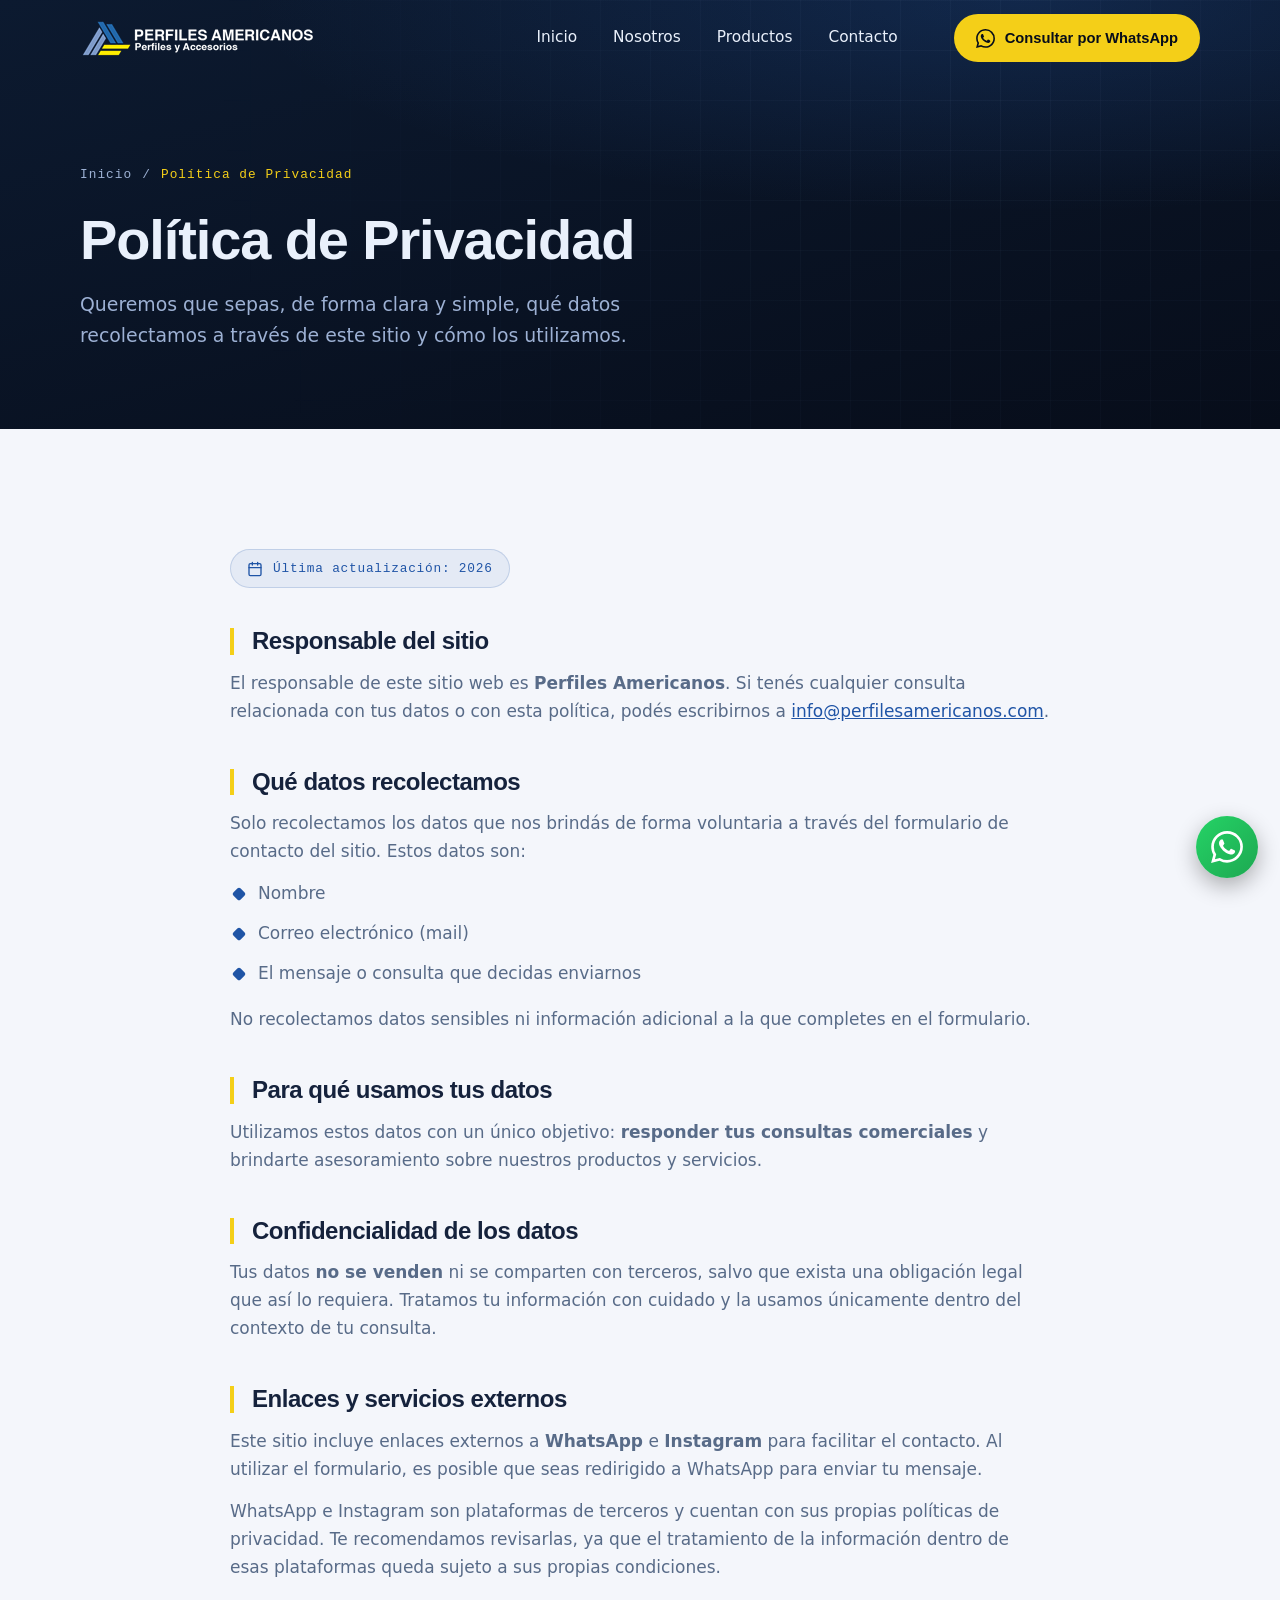
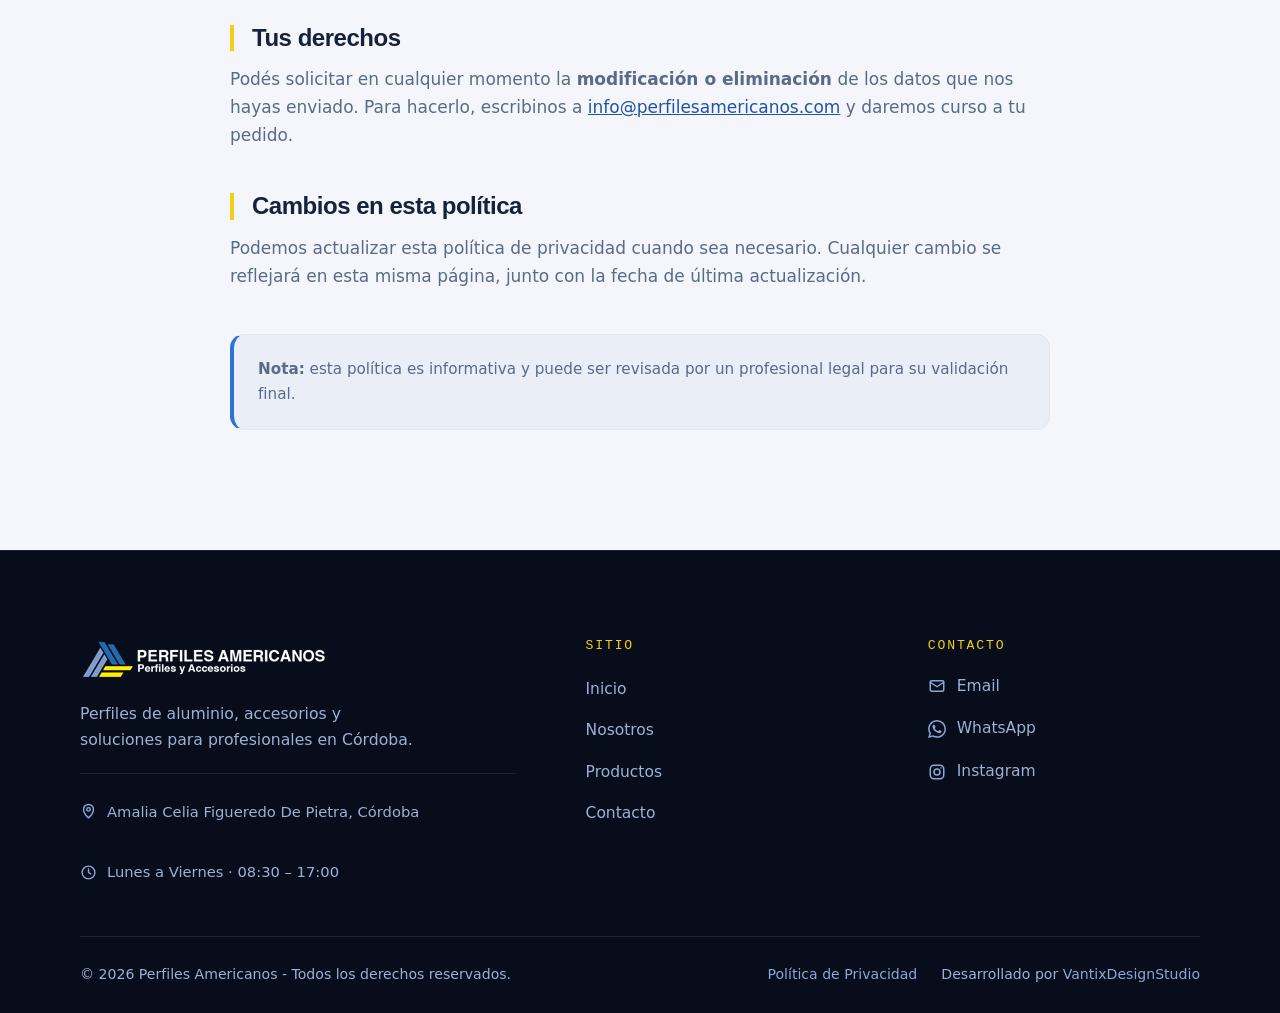
==== commit d8df6ec7: "Corrige logo y recursos en politicas" ====
--- a/politicas/politicas-de-privacidad.html
+++ b/politicas/politicas-de-privacidad.html
@@ -20,16 +20,11 @@
   <meta name="twitter:title" content="Política de Privacidad | Perfiles Americanos" />
   <meta name="twitter:description" content="Cómo tratamos los datos del formulario de contacto en Perfiles Americanos." />
   <meta name="twitter:image" content="https://perfilesamericanos.com/img/aberturas-aluminio-cordoba.jpg" />
-  <link rel="icon" href="../logos/favicon.ico" sizes="any" />
-  <link rel="icon" type="image/png" sizes="32x32" href="../logos/favicon-32.png" />
-  <link rel="icon" type="image/png" sizes="16x16" href="../logos/favicon-16.png" />
-  <link rel="apple-touch-icon" sizes="180x180" href="../logos/apple-touch-icon.png" />
+  <link rel="icon" href="../img/logos/favicon.ico" sizes="any" />
+  <link rel="icon" type="image/png" sizes="32x32" href="../img/logos/favicon-32.png" />
+  <link rel="icon" type="image/png" sizes="16x16" href="../img/logos/favicon-16.png" />
+  <link rel="apple-touch-icon" sizes="180x180" href="../img/logos/apple-touch-icon.png" />
   <link rel="manifest" href="../site.webmanifest" />
-  <link rel="preconnect" href="https://fonts.googleapis.com" />
-  <link rel="preconnect" href="https://fonts.gstatic.com" crossorigin />
-  <link rel="preload" as="style" href="https://fonts.googleapis.com/css2?family=Inter:wght@400;500;600&family=JetBrains+Mono:wght@400;500&family=Space+Grotesk:wght@500;600;700&display=swap" />
-  <link rel="stylesheet" href="https://fonts.googleapis.com/css2?family=Inter:wght@400;500;600&family=JetBrains+Mono:wght@400;500&family=Space+Grotesk:wght@500;600;700&display=swap" media="print" onload="this.media='all'" />
-  <noscript><link rel="stylesheet" href="https://fonts.googleapis.com/css2?family=Inter:wght@400;500;600&family=JetBrains+Mono:wght@400;500&family=Space+Grotesk:wght@500;600;700&display=swap" /></noscript>
   <link rel="stylesheet" href="../css/styles.css" />
 
 
@@ -52,7 +47,7 @@
   <header class="nav" id="nav">
     <div class="nav__inner">
       <a href="../index.html" class="nav__logo" aria-label="Perfiles Americanos — Inicio">
-        <img src="../logos/logo-white.png" alt="Logo de Perfiles Americanos" width="235" height="38" />
+        <img src="../img/logos/logo-white-235.png" alt="Logo de Perfiles Americanos" width="235" height="38" decoding="async" />
       </a>
 
       <nav class="nav__links" aria-label="Navegación principal">
@@ -156,7 +151,7 @@
       <div class="footer__grid">
         <div class="footer__brand">
           <a href="../index.html" class="footer__logo" aria-label="Perfiles Americanos — Inicio">
-            <img src="../logos/logo-white.png" alt="Logo de Perfiles Americanos" width="247" height="40" />
+            <img src="../img/logos/logo-white-247.png" alt="Logo de Perfiles Americanos" width="247" height="40" loading="lazy" decoding="async" />
           </a>
           <p class="footer__about">Perfiles de aluminio, accesorios y soluciones para profesionales en Córdoba.</p>
           <ul class="footer__meta">
--- a/css/styles.css
+++ b/css/styles.css
@@ -44,9 +44,9 @@
   --wa-dark: #1da851;
 
   /* Tipografías */
-  --font-display: 'Space Grotesk', 'Segoe UI', sans-serif;
-  --font-body: 'Inter', 'Segoe UI', sans-serif;
-  --font-mono: 'JetBrains Mono', 'Consolas', monospace;
+  --font-display: 'Segoe UI', 'Trebuchet MS', sans-serif;
+  --font-body: 'Segoe UI', system-ui, -apple-system, BlinkMacSystemFont, sans-serif;
+  --font-mono: 'Consolas', 'Liberation Mono', monospace;
 
   /* Radios */
   --r-sm: 8px;
@@ -2963,6 +2963,23 @@
     margin-bottom: clamp(18px, 3vw, 30px);
   }
 
+  .scale__grid {
+    grid-template-columns: 1fr;
+    gap: 28px;
+  }
+
+  .scale__media {
+    order: -1;
+    max-width: 620px;
+    width: 100%;
+    margin-inline: auto;
+  }
+
+  .scale__copy {
+    max-width: 680px;
+    margin-inline: auto;
+  }
+
   .trust__grid {
     grid-template-columns: 1fr 1fr;
   }
@@ -3100,6 +3117,64 @@
 }
 
 @media (max-width: 760px) {
+  .reveal {
+    opacity: 1;
+    transform: none;
+    transition: none;
+  }
+
+  .nav {
+    transition: background var(--t), height var(--t);
+  }
+
+  .nav.scrolled {
+    backdrop-filter: none;
+    -webkit-backdrop-filter: none;
+  }
+
+  .hero__card,
+  .about__panel,
+  .scale__media,
+  .cat,
+  .buy__step,
+  .faq-item,
+  .contact__panel,
+  .pline,
+  .acc,
+  .punz__media {
+    box-shadow: 0 12px 28px rgba(8, 16, 31, 0.16);
+  }
+
+  .scale__grid {
+    display: grid;
+    grid-template-columns: 1fr;
+    gap: 24px;
+  }
+
+  .scale__media {
+    border-radius: 18px;
+    box-shadow: 0 16px 34px rgba(0, 0, 0, 0.28);
+  }
+
+  .scale__media img {
+    width: 100%;
+    aspect-ratio: 16 / 10;
+    height: auto;
+    object-fit: cover;
+  }
+
+  .scale__copy {
+    text-align: left;
+  }
+
+  .scale__copy .section-title {
+    max-width: 12ch;
+  }
+
+  .scale__copy .section-sub {
+    margin-bottom: 22px;
+  }
+
   .buy__grid {
     grid-template-columns: 1fr;
   }
@@ -3232,6 +3307,23 @@
     font-size: 16px;
   }
 
+  .section {
+    padding-block: clamp(58px, 14vw, 78px);
+  }
+
+  .scale__media img {
+    aspect-ratio: 4 / 3;
+  }
+
+  .scale__copy .section-title {
+    font-size: clamp(2rem, 10vw, 2.55rem);
+  }
+
+  .scale__copy .btn {
+    width: 100%;
+    justify-content: center;
+  }
+
   .mision__media {
     grid-template-columns: 1fr;
     padding-bottom: 0;
